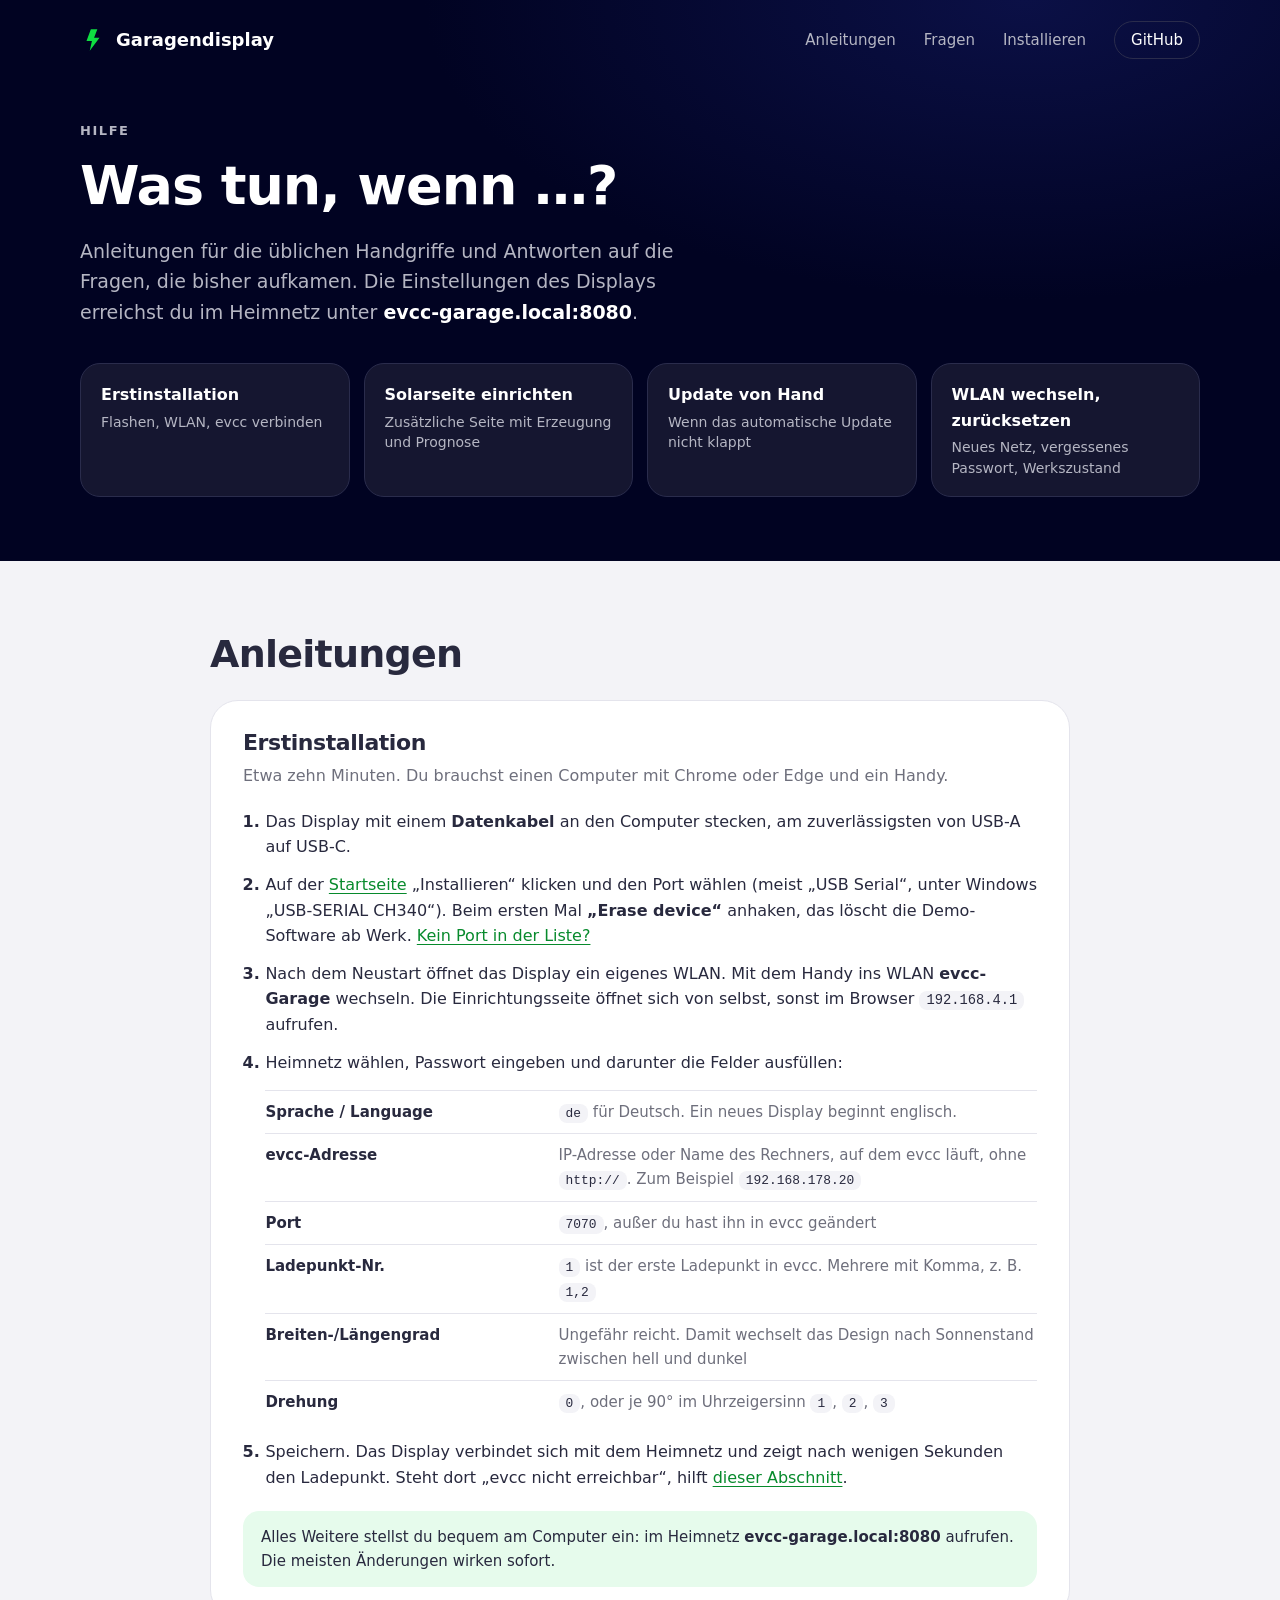
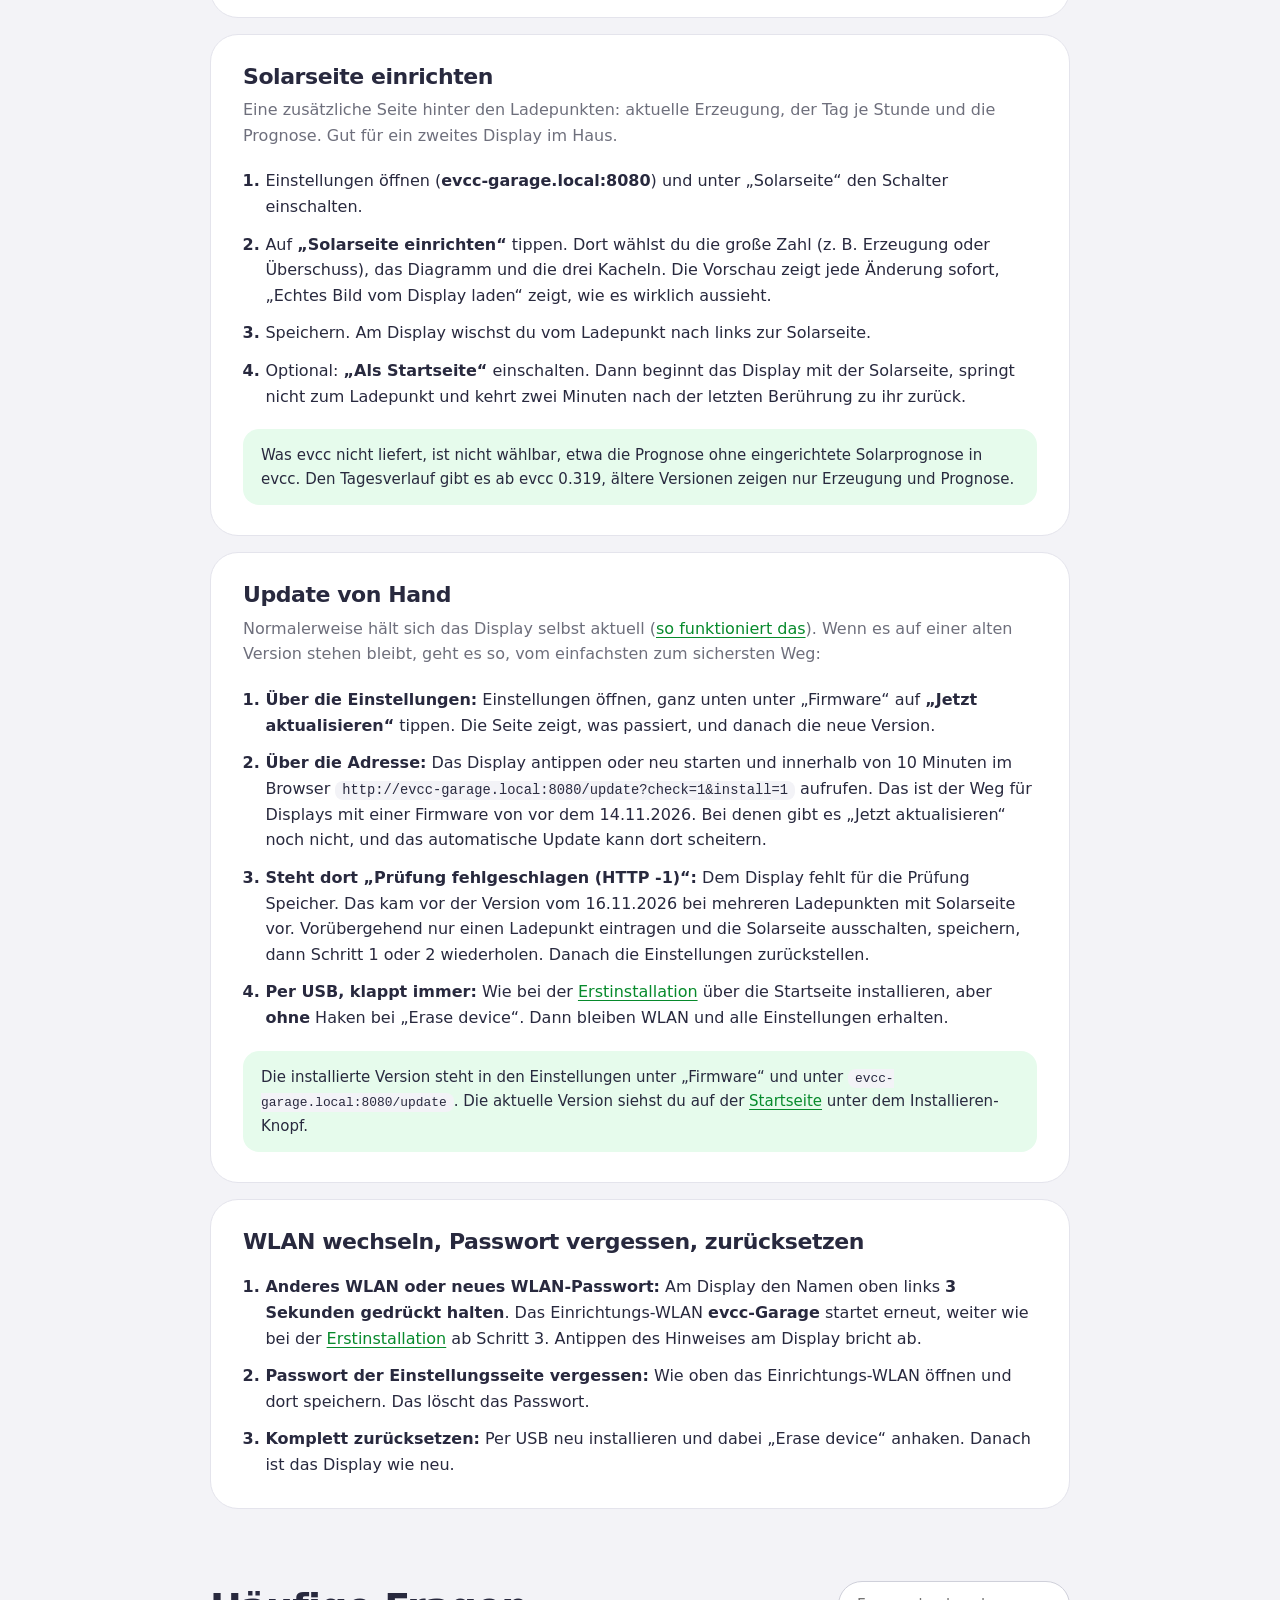
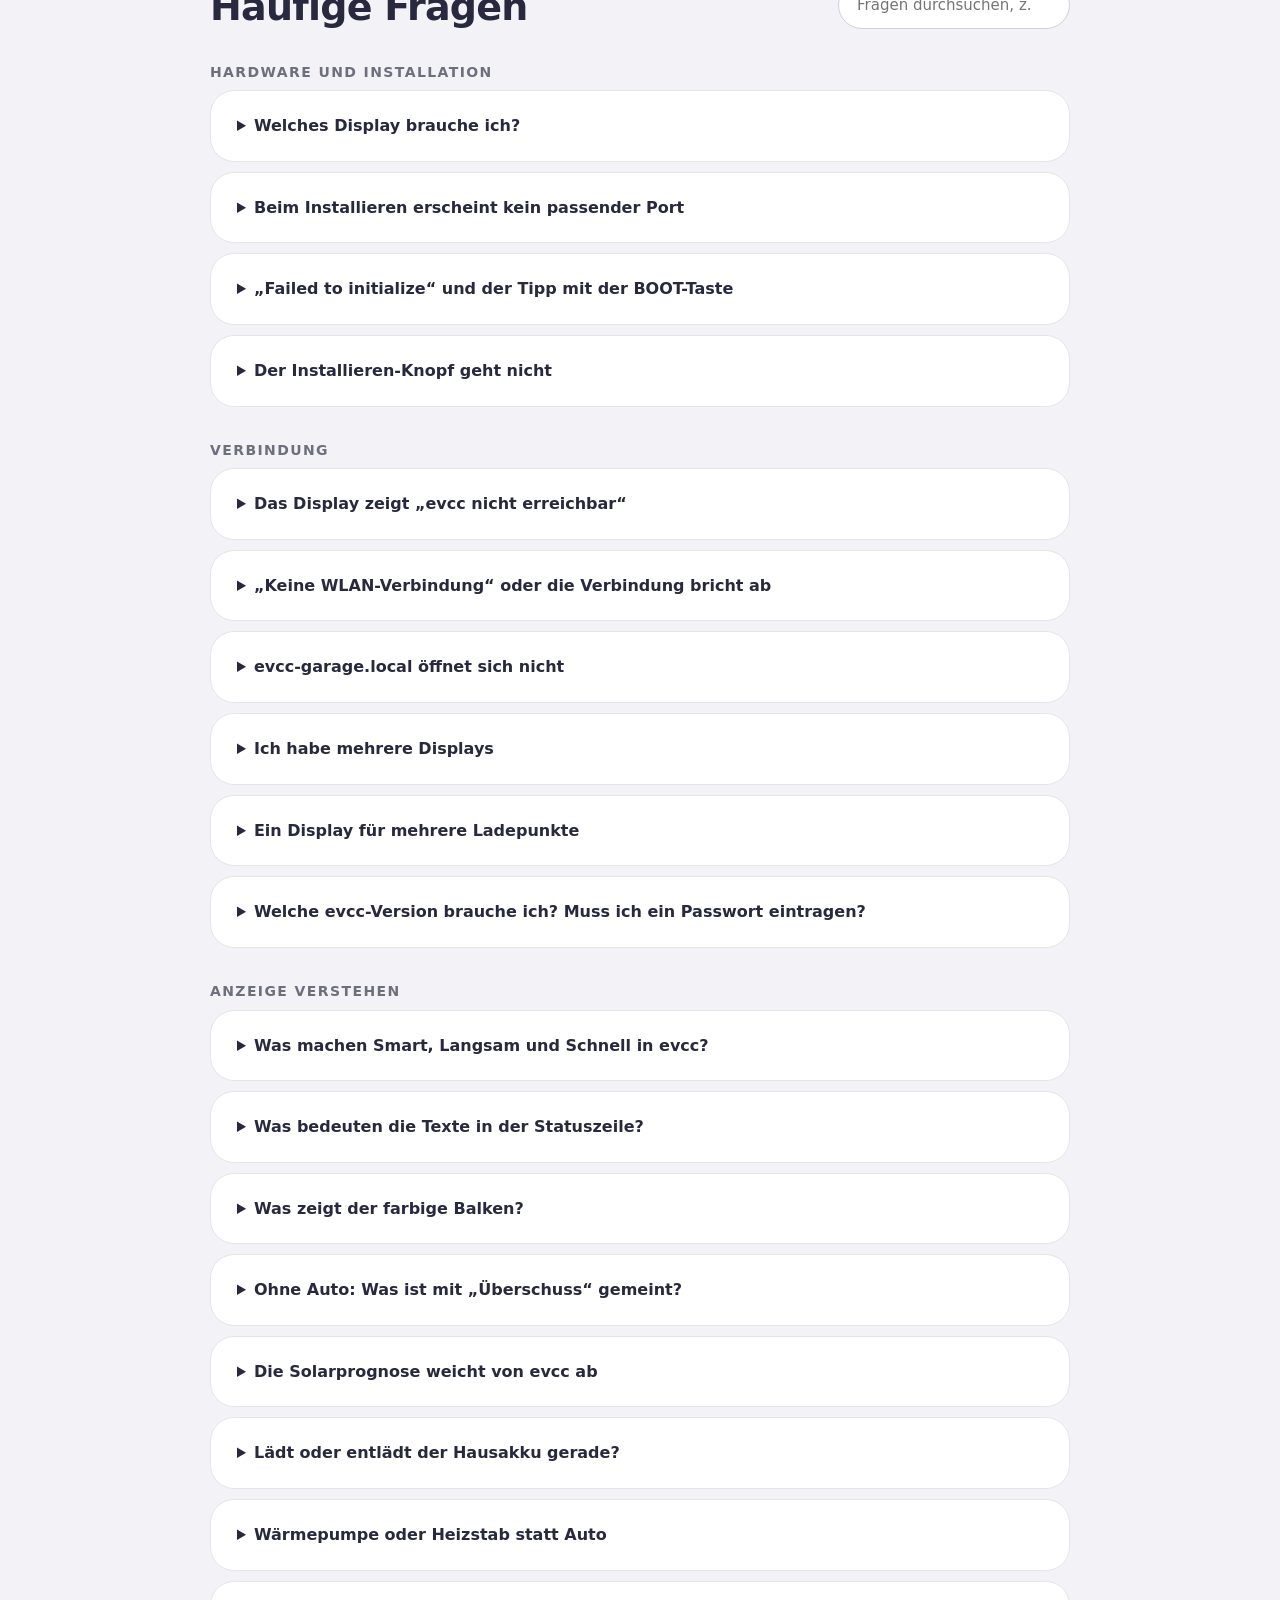
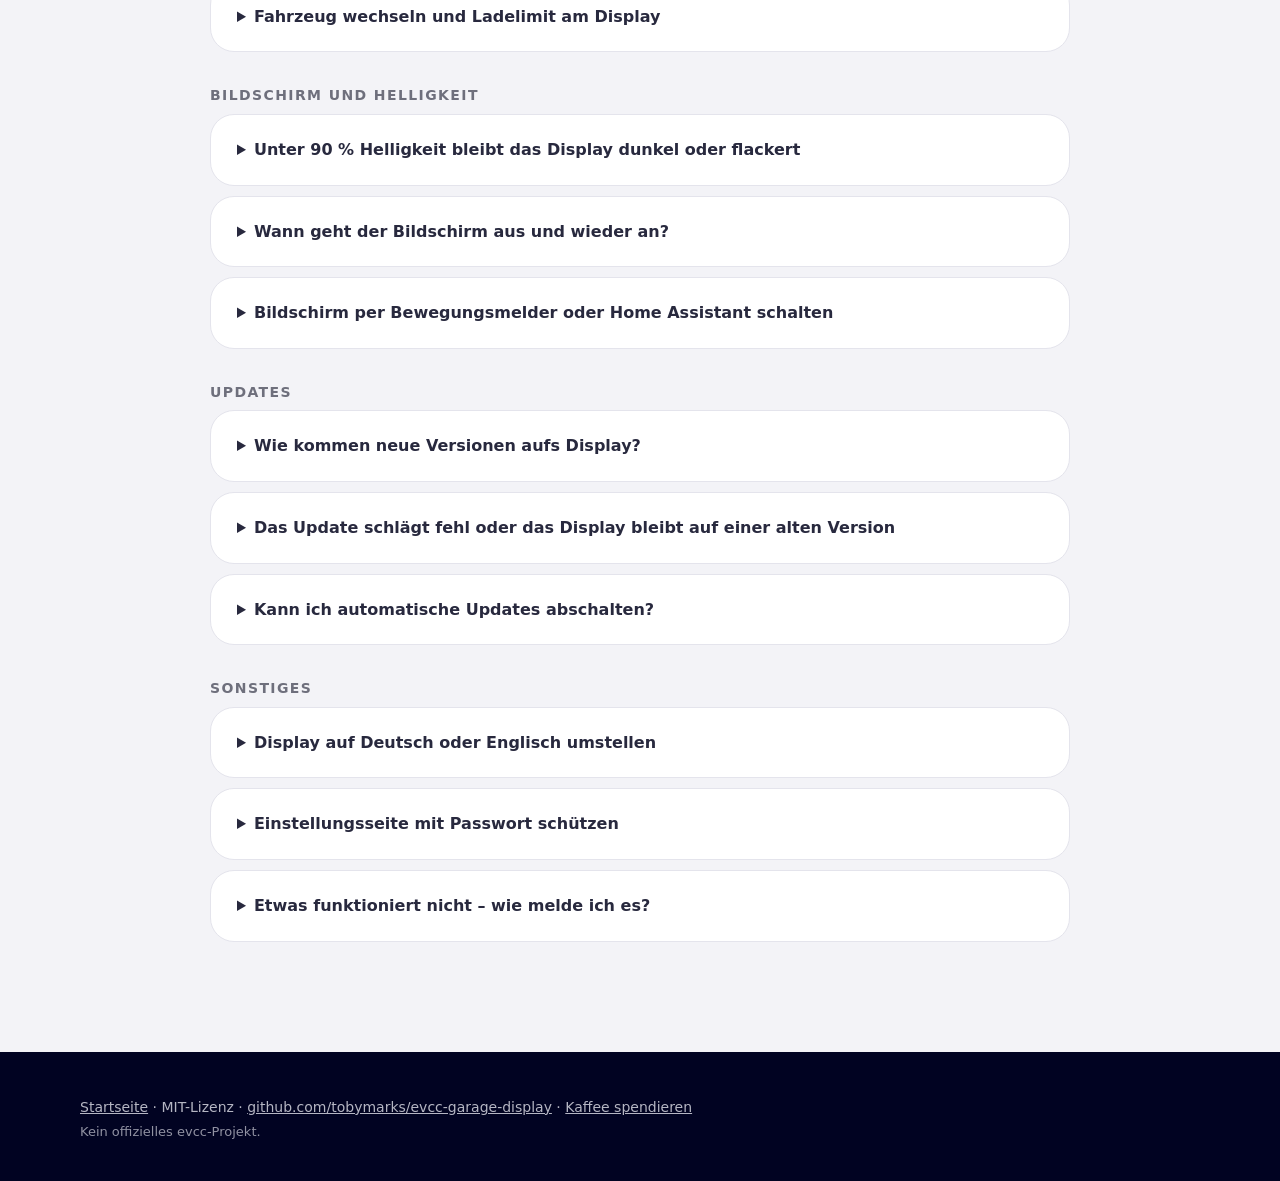
==== site/hilfe.html @ 7f5a1e4b "Hilfeseite mit Anleitungen und häufigen Fragen Neue Unterseite site/hilfe.html: vier Anleitungen (Er" ====
<!doctype html>
<html lang="de">
  <head>
    <meta charset="utf-8" />
    <meta name="viewport" content="width=device-width, initial-scale=1" />
    <title>Hilfe – evcc-Garagendisplay</title>
    <meta
      name="description"
      content="Anleitungen und Antworten zum evcc-Garagendisplay: Installation, WLAN, Solarseite, Updates, Helligkeit und was die Anzeige bedeutet."
    />
    <meta name="theme-color" content="#010322" />
    <link rel="icon" href="img/favicon.svg" type="image/svg+xml" />
    <link rel="stylesheet" href="styles.css" />
  </head>
  <body class="help">
    <header class="help-head">
      <nav class="nav wrap">
        <a class="brand" href="./">
          <svg viewBox="0 0 48 48" aria-hidden="true"><path d="M20 4h12l-6 16h10L18 44l4-18H12z" /></svg>
          Garagendisplay
        </a>
        <div class="nav-links">
          <a href="#anleitungen">Anleitungen</a>
          <a href="#fragen">Fragen</a>
          <a href="./#installieren">Installieren</a>
          <a class="gh" href="https://github.com/tobymarks/evcc-garage-display">GitHub</a>
        </div>
      </nav>
      <div class="wrap help-intro">
        <p class="eyebrow">Hilfe</p>
        <h1>Was tun, wenn …?</h1>
        <p class="lead">
          Anleitungen für die üblichen Handgriffe und Antworten auf die Fragen, die bisher aufkamen. Die Einstellungen
          des Displays erreichst du im Heimnetz unter <b>evcc-garage.local:8080</b>.
        </p>
        <nav class="guide-cards" aria-label="Anleitungen">
          <a href="#einrichten"><b>Erstinstallation</b><span>Flashen, WLAN, evcc verbinden</span></a>
          <a href="#solarseite"><b>Solarseite einrichten</b><span>Zusätzliche Seite mit Erzeugung und Prognose</span></a>
          <a href="#update-von-hand"><b>Update von Hand</b><span>Wenn das automatische Update nicht klappt</span></a>
          <a href="#wlan-wechseln"><b>WLAN wechseln, zurücksetzen</b><span>Neues Netz, vergessenes Passwort, Werkszustand</span></a>
        </nav>
      </div>
    </header>

    <main class="wrap help-main">
      <!-- ---------- Anleitungen ---------- -->
      <section id="anleitungen" class="help-section">
        <h2>Anleitungen</h2>

        <article class="guide" id="einrichten">
          <h3>Erstinstallation</h3>
          <p class="guide-sub">Etwa zehn Minuten. Du brauchst einen Computer mit Chrome oder Edge und ein Handy.</p>
          <ol>
            <li>
              Das Display mit einem <b>Datenkabel</b> an den Computer stecken, am zuverlässigsten von USB-A auf USB-C.
            </li>
            <li>
              Auf der <a href="./#installieren">Startseite</a> „Installieren“ klicken und den Port wählen (meist „USB
              Serial“, unter Windows „USB-SERIAL CH340“). Beim ersten Mal <b>„Erase device“</b> anhaken, das löscht die
              Demo-Software ab Werk. <a href="#kein-port">Kein Port in der Liste?</a>
            </li>
            <li>
              Nach dem Neustart öffnet das Display ein eigenes WLAN. Mit dem Handy ins WLAN <b>evcc-Garage</b> wechseln.
              Die Einrichtungsseite öffnet sich von selbst, sonst im Browser <code>192.168.4.1</code> aufrufen.
            </li>
            <li>
              Heimnetz wählen, Passwort eingeben und darunter die Felder ausfüllen:
              <table>
                <tr><th>Sprache / Language</th><td><code>de</code> für Deutsch. Ein neues Display beginnt englisch.</td></tr>
                <tr><th>evcc-Adresse</th><td>IP-Adresse oder Name des Rechners, auf dem evcc läuft, ohne <code>http://</code>. Zum Beispiel <code>192.168.178.20</code></td></tr>
                <tr><th>Port</th><td><code>7070</code>, außer du hast ihn in evcc geändert</td></tr>
                <tr><th>Ladepunkt-Nr.</th><td><code>1</code> ist der erste Ladepunkt in evcc. Mehrere mit Komma, z. B. <code>1,2</code></td></tr>
                <tr><th>Breiten-/Längengrad</th><td>Ungefähr reicht. Damit wechselt das Design nach Sonnenstand zwischen hell und dunkel</td></tr>
                <tr><th>Drehung</th><td><code>0</code>, oder je 90° im Uhrzeigersinn <code>1</code>, <code>2</code>, <code>3</code></td></tr>
              </table>
            </li>
            <li>
              Speichern. Das Display verbindet sich mit dem Heimnetz und zeigt nach wenigen Sekunden den Ladepunkt. Steht
              dort „evcc nicht erreichbar“, hilft <a href="#evcc-nicht-erreichbar">dieser Abschnitt</a>.
            </li>
          </ol>
          <p class="guide-note">
            Alles Weitere stellst du bequem am Computer ein: im Heimnetz <b>evcc-garage.local:8080</b> aufrufen.
            Die meisten Änderungen wirken sofort.
          </p>
        </article>

        <article class="guide" id="solarseite">
          <h3>Solarseite einrichten</h3>
          <p class="guide-sub">
            Eine zusätzliche Seite hinter den Ladepunkten: aktuelle Erzeugung, der Tag je Stunde und die Prognose. Gut
            für ein zweites Display im Haus.
          </p>
          <ol>
            <li>Einstellungen öffnen (<b>evcc-garage.local:8080</b>) und unter „Solarseite“ den Schalter einschalten.</li>
            <li>
              Auf <b>„Solarseite einrichten“</b> tippen. Dort wählst du die große Zahl (z. B. Erzeugung oder Überschuss),
              das Diagramm und die drei Kacheln. Die Vorschau zeigt jede Änderung sofort, „Echtes Bild vom Display laden“
              zeigt, wie es wirklich aussieht.
            </li>
            <li>Speichern. Am Display wischst du vom Ladepunkt nach links zur Solarseite.</li>
            <li>
              Optional: <b>„Als Startseite“</b> einschalten. Dann beginnt das Display mit der Solarseite, springt nicht
              zum Ladepunkt und kehrt zwei Minuten nach der letzten Berührung zu ihr zurück.
            </li>
          </ol>
          <p class="guide-note">
            Was evcc nicht liefert, ist nicht wählbar, etwa die Prognose ohne eingerichtete Solarprognose in evcc. Den
            Tagesverlauf gibt es ab evcc 0.319, ältere Versionen zeigen nur Erzeugung und Prognose.
          </p>
        </article>

        <article class="guide" id="update-von-hand">
          <h3>Update von Hand</h3>
          <p class="guide-sub">
            Normalerweise hält sich das Display selbst aktuell (<a href="#wie-updates">so funktioniert das</a>). Wenn es
            auf einer alten Version stehen bleibt, geht es so, vom einfachsten zum sichersten Weg:
          </p>
          <ol>
            <li>
              <b>Über die Einstellungen:</b> Einstellungen öffnen, ganz unten unter „Firmware“ auf
              <b>„Jetzt aktualisieren“</b> tippen. Die Seite zeigt, was passiert, und danach die neue Version.
            </li>
            <li>
              <b>Über die Adresse:</b> Das Display antippen oder neu starten und innerhalb von 10 Minuten im Browser
              <code>http://evcc-garage.local:8080/update?check=1&amp;install=1</code> aufrufen. Das ist der Weg für
              Displays mit einer Firmware von vor dem 14.11.2026. Bei denen gibt es „Jetzt aktualisieren“ noch nicht,
              und das automatische Update kann dort scheitern.
            </li>
            <li>
              <b>Steht dort „Prüfung fehlgeschlagen (HTTP -1)“:</b> Dem Display fehlt für die Prüfung Speicher. Das kam
              vor der Version vom 16.11.2026 bei mehreren Ladepunkten mit Solarseite vor. Vorübergehend nur einen
              Ladepunkt eintragen und die Solarseite ausschalten, speichern, dann Schritt 1 oder 2 wiederholen. Danach
              die Einstellungen zurückstellen.
            </li>
            <li>
              <b>Per USB, klappt immer:</b> Wie bei der <a href="#einrichten">Erstinstallation</a> über die Startseite
              installieren, aber <b>ohne</b> Haken bei „Erase device“. Dann bleiben WLAN und alle Einstellungen
              erhalten.
            </li>
          </ol>
          <p class="guide-note">
            Die installierte Version steht in den Einstellungen unter „Firmware“ und unter
            <code>evcc-garage.local:8080/update</code>. Die aktuelle Version siehst du auf der
            <a href="./#installieren">Startseite</a> unter dem Installieren-Knopf.
          </p>
        </article>

        <article class="guide" id="wlan-wechseln">
          <h3>WLAN wechseln, Passwort vergessen, zurücksetzen</h3>
          <ol>
            <li>
              <b>Anderes WLAN oder neues WLAN-Passwort:</b> Am Display den Namen oben links <b>3 Sekunden gedrückt
              halten</b>. Das Einrichtungs-WLAN <b>evcc-Garage</b> startet erneut, weiter wie bei der
              <a href="#einrichten">Erstinstallation</a> ab Schritt 3. Antippen des Hinweises am Display bricht ab.
            </li>
            <li>
              <b>Passwort der Einstellungsseite vergessen:</b> Wie oben das Einrichtungs-WLAN öffnen und dort speichern.
              Das löscht das Passwort.
            </li>
            <li>
              <b>Komplett zurücksetzen:</b> Per USB neu installieren und dabei „Erase device“ anhaken. Danach ist das
              Display wie neu.
            </li>
          </ol>
        </article>
      </section>

      <!-- ---------- Fragen ---------- -->
      <section id="fragen" class="help-section">
        <div class="faq-head">
          <h2>Häufige Fragen</h2>
          <label class="faq-search">
            <span class="sr">Fragen durchsuchen</span>
            <input type="search" id="faq-filter" placeholder="Fragen durchsuchen, z. B. Helligkeit" autocomplete="off" />
          </label>
        </div>
        <p class="faq-empty" id="faq-empty" hidden>
          Dazu steht hier noch nichts. Frag gern in einem
          <a href="https://github.com/tobymarks/evcc-garage-display/issues">Issue auf GitHub</a>.
        </p>

        <div class="faq-group">
          <h3>Hardware und Installation</h3>
          <details class="more" id="welches-display">
            <summary>Welches Display brauche ich?</summary>
            <p>
              Das Guition <b>ESP32-4848S040C</b>: 4″-Touch-Display mit 480 × 480 Pixeln und ESP32-S3, 86,5 × 86,5 mm.
              Es passt auf eine Unterputzdose und bekommt Strom über USB-C von einem üblichen USB-Netzteil.
              <a href="https://de.aliexpress.com/item/1005012911942193.html" rel="noopener">Dieses hier habe ich bei
              AliExpress bestellt.</a> Andere Boards werden nicht unterstützt.
            </p>
          </details>
          <details class="more" id="kein-port">
            <summary>Beim Installieren erscheint kein passender Port</summary>
            <p>
              Ein anderes Kabel probieren. Reine Ladekabel übertragen keine Daten, und USB-C auf USB-C klappt nicht an
              jedem Rechner. Unter Windows heißt der Port „USB-SERIAL CH340 (COM…)“. Fehlt er, ist der CH340-Treiber
              nicht installiert.
            </p>
          </details>
          <details class="more" id="failed-initialize">
            <summary>„Failed to initialize“ und der Tipp mit der BOOT-Taste</summary>
            <p>
              Eine Taste braucht dieses Display nicht, es wechselt von selbst in den Installationsmodus. Meist ist der
              falsche Port gewählt, oder ein anderes Programm belegt ihn, etwa ein serieller Monitor. Kabel kurz
              abziehen und noch einmal versuchen.
            </p>
          </details>
          <details class="more" id="browser">
            <summary>Der Installieren-Knopf geht nicht</summary>
            <p>
              Der Installer braucht Zugriff auf USB, den haben nur <b>Chrome und Edge am Computer</b>. Safari, Firefox
              und Browser auf Handy oder Tablet können das nicht.
            </p>
          </details>
        </div>

        <div class="faq-group">
          <h3>Verbindung</h3>
          <details class="more" id="evcc-nicht-erreichbar">
            <summary>Das Display zeigt „evcc nicht erreichbar“</summary>
            <p>
              Das Display ist im WLAN, bekommt aber keine Antwort von evcc. Prüfe in den Einstellungen unter
              „Verbindung“:
            </p>
            <ul>
              <li>
                <b>evcc-Adresse</b> ist die IP-Adresse oder der Name des Rechners, auf dem evcc läuft, ohne
                <code>http://</code> und ohne Port.
              </li>
              <li><b>Port</b> ist der von evcc, ab Werk <code>7070</code>.</li>
              <li>
                Display und evcc müssen sich im Netz sehen können. Ein Gäste-WLAN oder ein getrenntes Netz für
                Smart-Home-Geräte blockiert das oft.
              </li>
            </ul>
            <p>
              Ob es klappt, steht nach dem Speichern oben auf der Einstellungsseite. Zum Gegentest im Browser
              <code>http://&lt;evcc-Adresse&gt;:7070</code> aufrufen. Zeigt der Browser evcc, sind Adresse und Port
              richtig.
            </p>
          </details>
          <details class="more" id="keine-wlan-verbindung">
            <summary>„Keine WLAN-Verbindung“ oder die Verbindung bricht ab</summary>
            <p>
              Das Display verbindet sich alle 30 Sekunden neu, solange das WLAN weg ist. Nach einem Stromausfall wartet
              es auf den Router und startet nach 5 Minuten ohne WLAN selbst neu. Bricht die Verbindung trotzdem immer
              wieder ab, stehen in der <a href="#fehler-melden">Diagnose</a> Signalstärke, Zahl der Trennungen und der
              letzte Grund vom Router. Werte unter etwa −75 dBm deuten auf schwachen Empfang am Montageort hin.
            </p>
          </details>
          <details class="more" id="adresse-display">
            <summary>evcc-garage.local öffnet sich nicht</summary>
            <p>
              Nicht jedes Gerät und nicht jeder Router lösen <code>.local</code>-Namen auf. Dann die IP-Adresse des
              Displays nehmen: Sie steht in der Geräteliste des Routers unter dem Namen <b>evcc-garage</b>. Im Browser
              <code>http://&lt;IP des Displays&gt;:8080</code> aufrufen. Wichtig ist der Port <code>8080</code>.
            </p>
          </details>
          <details class="more" id="mehrere-displays">
            <summary>Ich habe mehrere Displays</summary>
            <p>
              Alle Displays heißen im Netz <b>evcc-garage</b>. Rufe ihre Einstellungen deshalb über die IP-Adresse aus
              dem Router auf, am besten mit fester IP-Zuweisung im Router. Ein einstellbarer Name ist geplant
              (<a href="https://github.com/tobymarks/evcc-garage-display/issues/47">#47</a>).
            </p>
          </details>
          <details class="more" id="mehrere-ladepunkte">
            <summary>Ein Display für mehrere Ladepunkte</summary>
            <p>
              In den Einstellungen unter „Ladepunkte“ die Nummern mit Komma eintragen, z. B. <code>1,2,3</code>,
              höchstens sechs. Am Display wischst du zwischen ihnen, Punkte unten zeigen, welcher zu sehen ist. Wird an
              einem anderen Ladepunkt ein Auto angesteckt oder beginnt dort das Laden, springt das Display hin, außer
              jemand hat es in der letzten Minute bedient.
            </p>
          </details>
          <details class="more" id="evcc-version">
            <summary>Welche evcc-Version brauche ich? Muss ich ein Passwort eintragen?</summary>
            <p>
              evcc ab Version <b>0.316</b>. Den Tagesverlauf auf der Solarseite gibt es ab 0.319. Ein evcc-Passwort
              braucht das Display nicht: Status und Lademodus nutzt auch die evcc-Oberfläche ohne Anmeldung. Das
              Passwort von evcc schützt die Konfiguration.
            </p>
          </details>
        </div>

        <div class="faq-group">
          <h3>Anzeige verstehen</h3>
          <details class="more" id="modi">
            <summary>Was machen Smart, Langsam und Schnell in evcc?</summary>
            <table>
              <tr><th>Smart</th><td>evcc-Modus <code>smart</code>, „Immer laden“ aus: lädt nur mit Sonnenüberschuss, günstigem Tarif oder nach Ladeplan</td></tr>
              <tr><th>Langsam</th><td><code>smart</code>, „Immer laden“ an: lädt sofort mit Mindestleistung, bei Sonne mehr</td></tr>
              <tr><th>Schnell</th><td><code>now</code>: volle Leistung, egal woher der Strom kommt</td></tr>
            </table>
            <p>
              „Aus“ gibt es am Display bewusst nicht: Wer einsteckt, will laden. Steht der Ladepunkt in evcc auf Aus,
              zeigt das Display „Ladepunkt ist aus – Modus wählen“. Ein neuer Modus ist erst voll zu sehen, wenn evcc
              ihn bestätigt hat, bis dahin ist die Taste halb durchsichtig.
            </p>
          </details>
          <details class="more" id="statustexte">
            <summary>Was bedeuten die Texte in der Statuszeile?</summary>
            <table>
              <tr><th>Wartet auf Sonnenüberschuss</th><td>Smart: Die Sonne reicht noch nicht für die Mindestleistung des Autos</td></tr>
              <tr><th>Genug Sonne – Start in 0:45</th><td>Der Überschuss reicht. evcc wartet zur Sicherheit eine Weile, ob er anhält, dann geht es los</td></tr>
              <tr><th>Wartet auf günstigen Zeitpunkt</th><td>evcc lädt nach Tarif oder Ladeplan später</td></tr>
              <tr><th>Ladelimit erreicht</th><td>Das in evcc eingestellte Limit ist erreicht</td></tr>
              <tr><th>Limit im Fahrzeug erreicht</th><td>Das Auto stoppt an seinem eigenen Limit, sofern evcc es auslesen kann</td></tr>
              <tr><th>Verbunden · lädt gerade nicht</th><td>Eingesteckt, aber es fließt gerade kein Strom, ohne dass evcc einen der Gründe oben nennt. Oft pausiert das Auto selbst</td></tr>
              <tr><th>evcc nicht erreichbar · Stand 14:05</th><td>Die Werte sind von 14:05 und nicht mehr aktuell, siehe <a href="#evcc-nicht-erreichbar">oben</a></td></tr>
            </table>
          </details>
          <details class="more" id="balken">
            <summary>Was zeigt der farbige Balken?</summary>
            <p>
              Den Energiefluss wie in evcc, die Werte stehen im Balken: <b>grau</b> Netzbezug, <b>grün</b> Sonne,
              <b>dunkelgrün</b> Hausakku entlädt, <b>gelb</b> Einspeisung. Beim Laden steht der Sonnenanteil der
              Ladung in der Statuszeile. Liefert evcc keine Netzleistung, zeigt der Balken nur Sonnen- und Netzanteil
              der Ladeleistung.
            </p>
          </details>
          <details class="more" id="ueberschuss">
            <summary>Ohne Auto: Was ist mit „Überschuss“ gemeint?</summary>
            <p>
              Was gerade ins Netz geht, und dazu, was in den Hausakku fließt, sobald er seinen Vorrang in evcc erreicht
              hat. Das ist der Strom, den ein Auto jetzt bekommen könnte. „Überschuss reicht für Smart“ heißt: Würdest
              du jetzt einstecken, würde im Modus Smart geladen.
            </p>
          </details>
          <details class="more" id="prognose">
            <summary>Die Solarprognose weicht von evcc ab</summary>
            <p>
              „REST HEUTE“ ist, was heute laut Prognose noch kommt, „MORGEN“ der ganze nächste Tag. Ist in evcc „PV-Vorhersage
              anhand der realen Erzeugungsdaten anpassen“ eingeschaltet, rechnet das Display mit demselben Faktor wie
              evcc. Das gilt seit der Version vom 14.11.2026. Abends, wenn heute nichts mehr kommt, stehen nur noch
              „HEUTE“ und „MORGEN“. Weichen die Werte trotzdem ab, schick gern die <a href="#fehler-melden">Diagnose</a>.
            </p>
          </details>
          <details class="more" id="hausakku">
            <summary>Lädt oder entlädt der Hausakku gerade?</summary>
            <p>
              In der Kopfzeile steht sein Ladestand. Die Kachel für die Akku-Leistung nennt die Richtung: „IN AKKU“
              beim Laden, „AUS AKKU“ beim Entladen. Im Balken ist Entladen dunkelgrün.
            </p>
          </details>
          <details class="more" id="waermepumpe">
            <summary>Wärmepumpe oder Heizstab statt Auto</summary>
            <p>
              Ist der Ladepunkt in evcc ein Heizgerät, zeigt das Display die Temperatur statt des Ladestands, etwa
              „43,3 °C“, und „Zieltemperatur erreicht“ statt „Ladelimit erreicht“.
            </p>
          </details>
          <details class="more" id="fahrzeug-limit">
            <summary>Fahrzeug wechseln und Ladelimit am Display</summary>
            <p>
              Antippen der Fahrzeugzeile wechselt durch die Fahrzeuge aus evcc und „Gastfahrzeug“. Das Ladelimit
              lässt sich unter „Ladepunktseite“ zuschalten. Dann steht es neben dem Fahrzeug, und Antippen öffnet die
              Auswahl. Ohne bekannten Ladestand begrenzt es wie in evcc die Energie in kWh. evcc setzt das Limit beim
              Abstecken zurück.
            </p>
          </details>
        </div>

        <div class="faq-group">
          <h3>Bildschirm und Helligkeit</h3>
          <details class="more" id="helligkeit-dunkel">
            <summary>Unter 90 % Helligkeit bleibt das Display dunkel oder flackert</summary>
            <p>
              Manche Boards dimmen nur, wenn die Hintergrundbeleuchtung langsamer getaktet wird. Schalte in den
              Einstellungen unter „Bildschirm“ <b>„Dimmen mit langsamer Taktung“</b> ein. Das Display startet dabei
              neu. Bei 100 % Helligkeit spielt der Schalter keine Rolle.
            </p>
          </details>
          <details class="more" id="bildschirm-aus">
            <summary>Wann geht der Bildschirm aus und wieder an?</summary>
            <p>
              Wird nicht geladen und nichts bedient, geht er nach 2 Minuten aus. Die Zeit lässt sich unter „Bildschirm“
              einstellen, mit <code>0</code> bleibt er immer an. Antippen weckt ihn, ohne eine Taste auszulösen. Beim
              Einstecken und beim Start oder Ende des Ladens geht er von selbst an. Eine Nachtdimmung gibt es bewusst
              nicht: Wer vor dem Display steht, hat in der Garage Licht an.
            </p>
          </details>
          <details class="more" id="bewegungsmelder">
            <summary>Bildschirm per Bewegungsmelder oder Home Assistant schalten</summary>
            <p>
              <code>http://evcc-garage.local:8080/wake</code> wirkt wie eine Berührung, <code>/sleep</code> schaltet
              den Bildschirm sofort aus, bis zur nächsten Berührung oder bis sich am Ladepunkt etwas tut. Ist ein
              Passwort gesetzt, gilt es auch hier (Benutzer <code>admin</code>). Für Home Assistant:
            </p>
            <pre><code>rest_command:
  garagendisplay_an:
    url: "http://evcc-garage.local:8080/wake"
  garagendisplay_aus:
    url: "http://evcc-garage.local:8080/sleep"</code></pre>
          </details>
        </div>

        <div class="faq-group">
          <h3>Updates</h3>
          <details class="more" id="wie-updates">
            <summary>Wie kommen neue Versionen aufs Display?</summary>
            <p>
              Von selbst: Alle 6 Stunden fragt das Display nach einer neuen Version. Installiert wird sie erst, wenn
              nicht geladen wird und 10 Minuten niemand das Display bedient hat. Startet die neue Version nicht sauber,
              kehrt das Display zur alten zurück. Deine Einstellungen bleiben erhalten, neue Funktionen kommen als
              Schalter, die ab Werk aus sind.
            </p>
          </details>
          <details class="more" id="update-fehlgeschlagen">
            <summary>Das Update schlägt fehl oder das Display bleibt auf einer alten Version</summary>
            <p>
              Ältere Versionen hatten Fehler im Update selbst. Solche Displays holen die Korrektur nicht zuverlässig
              von allein. Die Wege dafür stehen unter <a href="#update-von-hand">Update von Hand</a>. Was zuletzt
              passiert ist, zeigt <code>evcc-garage.local:8080/update</code>.
            </p>
          </details>
          <details class="more" id="updates-aus">
            <summary>Kann ich automatische Updates abschalten?</summary>
            <p>
              Ja, in den Einstellungen unter „System“. Mit „Jetzt aktualisieren“ holst du dir dann neue Versionen,
              wann du willst.
            </p>
          </details>
        </div>

        <div class="faq-group">
          <h3>Sonstiges</h3>
          <details class="more" id="sprache">
            <summary>Display auf Deutsch oder Englisch umstellen</summary>
            <p>
              In den Einstellungen unter „System“ → „Sprache / Language“ oder im Einrichtungs-WLAN. Das Display
              startet danach neu. Neu installierte Displays beginnen englisch, bestehende bleiben deutsch. Diagnose und
              diese Hilfe gibt es nur auf Deutsch.
            </p>
          </details>
          <details class="more" id="passwort">
            <summary>Einstellungsseite mit Passwort schützen</summary>
            <p>
              Unter „System“ lässt sich ein Passwort setzen. Danach fragen alle Seiten des Displays nach der Anmeldung
              als <code>admin</code>. Das Passwort wird unverschlüsselt im Heimnetz übertragen, nimm also keins, das du
              anderswo verwendest. <a href="#wlan-wechseln">Vergessen?</a>
            </p>
          </details>
          <details class="more" id="fehler-melden">
            <summary>Etwas funktioniert nicht – wie melde ich es?</summary>
            <p>
              Ganz unten auf der Einstellungsseite auf <b>„Diagnose herunterladen“</b> tippen und die Datei an ein
              <a href="https://github.com/tobymarks/evcc-garage-display/issues">Issue auf GitHub</a> hängen. Sie
              enthält keine Passwörter, WLAN-Namen, Netzwerkadressen, keinen Standort und keine Namen von Ladepunkten
              oder Fahrzeugen. Ein Foto vom Display hilft oft zusätzlich.
            </p>
          </details>
        </div>
      </section>
    </main>

    <footer class="footer">
      <div class="wrap">
        <p>
          <a href="./">Startseite</a> · MIT-Lizenz ·
          <a href="https://github.com/tobymarks/evcc-garage-display">github.com/tobymarks/evcc-garage-display</a> ·
          <a href="https://buymeacoffee.com/tobymarks" target="_blank" rel="noopener">Kaffee spendieren</a>
        </p>
        <p class="small">Kein offizielles evcc-Projekt.</p>
      </div>
    </footer>

    <script src="hilfe.js"></script>
  </body>
</html>
---- site/styles.css ----
/* Farben und Schrift wie die evcc-Oberfläche (siehe src/ui.cpp) */
@font-face {
  font-family: "Montserrat";
  src: url("fonts/Montserrat-Medium.ttf") format("truetype");
  font-weight: 500;
  font-display: swap;
}
@font-face {
  font-family: "Montserrat";
  src: url("fonts/Montserrat-SemiBold.ttf") format("truetype");
  font-weight: 600;
  font-display: swap;
}
@font-face {
  font-family: "Montserrat";
  src: url("fonts/Montserrat-Bold.ttf") format("truetype");
  font-weight: 700;
  font-display: swap;
}

:root {
  --navy: #010322;
  --navy-box: #151630;
  --navy-line: #2a2c4c;
  --ink: #28293e;
  --paper: #f3f3f7;
  --white: #ffffff;
  --muted: #6e6f7c;
  --muted-dark: #b5b6c3;
  --green: #0fde41;
  --green-text: #078a2c;
  --radius: 28px;
}

* {
  box-sizing: border-box;
}

html {
  scroll-behavior: smooth;
}

body {
  margin: 0;
  font-family: "Montserrat", system-ui, sans-serif;
  font-weight: 500;
  color: var(--ink);
  background: var(--paper);
  line-height: 1.6;
  -webkit-font-smoothing: antialiased;
}

a {
  color: inherit;
}

img {
  display: block;
  max-width: 100%;
  height: auto;
}

.wrap {
  width: min(1120px, 100% - 48px);
  margin-inline: auto;
}

h1,
h2,
h3 {
  font-weight: 700;
  line-height: 1.12;
  letter-spacing: -0.02em;
  margin: 0;
}

.eyebrow {
  margin: 0 0 14px;
  font-size: 13px;
  font-weight: 600;
  letter-spacing: 0.12em;
  text-transform: uppercase;
  color: var(--muted);
}

.eyebrow a {
  text-decoration-color: rgba(15, 222, 65, 0.6);
  text-underline-offset: 3px;
}

/* ---------- Hero ---------- */

.hero {
  position: relative;
  overflow: hidden;
  background: radial-gradient(1200px 600px at 75% 30%, #0b1046 0%, var(--navy) 60%);
  color: var(--white);
  padding-bottom: 96px;
}

.hero .eyebrow {
  color: var(--muted-dark);
}

.nav {
  display: flex;
  align-items: center;
  justify-content: space-between;
  padding: 26px 0;
}

.brand {
  display: inline-flex;
  align-items: center;
  gap: 10px;
  font-weight: 700;
  font-size: 18px;
  text-decoration: none;
}

.brand svg {
  width: 26px;
  height: 26px;
  fill: var(--green);
}

.nav-links {
  display: flex;
  gap: 28px;
  font-size: 15px;
}

.nav-links a {
  text-decoration: none;
  color: var(--muted-dark);
  transition: color 0.2s;
}

.nav-links a:hover {
  color: var(--white);
}

.nav-links .gh {
  color: var(--white);
  border: 1px solid var(--navy-line);
  border-radius: 999px;
  padding: 6px 16px;
  margin: -7px 0;
}

.hero-grid {
  display: grid;
  grid-template-columns: 1.05fr 1fr;
  gap: 64px;
  align-items: center;
  padding-top: 48px;
}

.hero h1 {
  font-size: clamp(40px, 5.4vw, 66px);
}

.hero h1 span {
  color: var(--green);
}

.lead {
  font-size: 19px;
  color: var(--muted-dark);
  max-width: 34em;
  margin: 26px 0 34px;
}

.lead strong {
  color: var(--white);
  font-weight: 600;
}

.cta {
  display: flex;
  flex-wrap: wrap;
  gap: 14px;
}

.btn {
  display: inline-flex;
  align-items: center;
  justify-content: center;
  border: 0;
  border-radius: 999px;
  padding: 15px 28px;
  font: inherit;
  font-weight: 600;
  font-size: 16px;
  text-decoration: none;
  cursor: pointer;
  transition: transform 0.15s, box-shadow 0.2s, background 0.2s;
}

.btn:active {
  transform: scale(0.97);
}

.btn.primary {
  background: var(--green);
  color: var(--navy);
  box-shadow: 0 10px 30px -10px rgba(15, 222, 65, 0.7);
}

.btn.primary:hover {
  box-shadow: 0 14px 36px -8px rgba(15, 222, 65, 0.85);
}

.btn.ghost {
  color: var(--white);
  border: 1px solid var(--navy-line);
}

.btn.ghost:hover {
  background: var(--navy-box);
}

.btn.big {
  width: 100%;
  padding: 18px 28px;
  font-size: 18px;
}

.facts {
  display: flex;
  flex-wrap: wrap;
  gap: 10px 28px;
  list-style: none;
  padding: 0;
  margin: 42px 0 0;
  color: var(--muted-dark);
  font-size: 15px;
}

.facts b {
  color: var(--white);
  font-weight: 700;
}

/* Gerät: weißer Rahmen wie das ESP32-4848S040C */
.device-stage {
  position: relative;
  margin: 0;
  display: grid;
  justify-items: center;
}

.glow {
  position: absolute;
  inset: 8% 6% 14%;
  background: radial-gradient(circle, rgba(15, 222, 65, 0.28), transparent 65%);
  filter: blur(40px);
  animation: breathe 6s ease-in-out infinite;
}

@keyframes breathe {
  50% {
    opacity: 0.55;
    transform: scale(0.94);
  }
}

.device {
  position: relative;
  width: min(440px, 100%);
  aspect-ratio: 1;
  padding: 7.5%;
  border-radius: 9%;
  background: linear-gradient(145deg, #2b2d45, #0d0e22 60%);
  box-shadow:
    0 0 0 1px rgba(255, 255, 255, 0.08) inset,
    0 2px 0 rgba(255, 255, 255, 0.12) inset,
    0 40px 80px -20px rgba(0, 0, 0, 0.8),
    0 0 0 1px #000;
  transform: perspective(1400px) rotateY(-9deg) rotateX(4deg);
  transition: transform 0.6s cubic-bezier(0.2, 0.7, 0.2, 1);
}

.device:hover {
  transform: perspective(1400px) rotateY(0) rotateX(0);
}

.device img {
  width: 100%;
  border-radius: 2px;
  box-shadow: 0 0 0 1px rgba(0, 0, 0, 0.6);
  transition: opacity 0.35s;
}

.device img.fade {
  opacity: 0;
}

.device-stage figcaption {
  margin-top: 26px;
  font-size: 14px;
  color: var(--muted-dark);
  min-height: 1.6em;
}

/* ---------- Features ---------- */

.features {
  display: grid;
  grid-template-columns: repeat(3, 1fr);
  gap: 20px;
  margin-top: -56px;
  position: relative;
}

.features article {
  background: var(--white);
  border-radius: var(--radius);
  padding: 30px 30px 26px;
  box-shadow: 0 20px 50px -30px rgba(1, 3, 34, 0.35);
}

.ico {
  width: 48px;
  height: 48px;
  border-radius: 14px;
  background: #e6fbec;
  display: grid;
  place-items: center;
  margin-bottom: 18px;
}

.ico svg {
  width: 26px;
  height: 26px;
  fill: var(--green-text);
}

.features h3 {
  font-size: 19px;
  margin-bottom: 8px;
}

.features p {
  margin: 0;
  color: var(--muted);
  font-size: 15px;
}

/* ---------- Sections ---------- */

section {
  padding: 110px 0 0;
}

.section-head {
  max-width: 720px;
  margin-bottom: 44px;
}

.section-head.row {
  max-width: none;
  display: flex;
  align-items: flex-end;
  justify-content: space-between;
  gap: 24px;
  flex-wrap: wrap;
}

.section-head h2 {
  font-size: clamp(30px, 3.6vw, 44px);
}

.sub {
  color: var(--muted);
  font-size: 17px;
  margin: 14px 0 0;
}

/* ---------- Szene ---------- */

.scene figure {
  margin: 0;
  position: relative;
  border-radius: var(--radius);
  overflow: hidden;
  box-shadow: 0 30px 70px -40px rgba(1, 3, 34, 0.55);
}

.scene img {
  width: 100%;
}

.scene figcaption {
  position: absolute;
  left: 0;
  right: 0;
  bottom: 0;
  display: flex;
  align-items: flex-end;
  justify-content: space-between;
  gap: 16px;
  padding: 80px 32px 26px;
  background: linear-gradient(transparent, rgba(1, 3, 34, 0.78));
  color: rgba(255, 255, 255, 0.85);
  font-size: 15px;
}

.scene figcaption b {
  color: var(--white);
  font-size: 18px;
  display: block;
}

.scene .tag {
  flex-shrink: 0;
  font-size: 12px;
  font-weight: 600;
  letter-spacing: 0.08em;
  text-transform: uppercase;
  border: 1px solid rgba(255, 255, 255, 0.35);
  border-radius: 999px;
  padding: 4px 12px;
}

@media (max-width: 560px) {
  .scene figcaption {
    position: static;
    background: var(--navy);
    padding: 18px 20px;
    flex-direction: column;
    align-items: flex-start;
  }
}

/* ---------- Modi ---------- */

.mode-cards {
  display: grid;
  grid-template-columns: repeat(3, 1fr);
  gap: 20px;
}

.mode {
  background: var(--white);
  border-radius: var(--radius);
  padding: 26px;
  display: flex;
  flex-direction: column;
  border: 1px solid #e4e4ec;
}

.pill {
  display: flex;
  flex-direction: column;
  align-items: center;
  border-radius: 999px;
  padding: 12px 0 10px;
  border: 1px solid #dcdce4;
  line-height: 1.2;
  margin-bottom: 22px;
}

.pill span {
  font-size: 22px;
  font-weight: 600;
}

.pill small {
  font-size: 14px;
  color: var(--muted);
}

.mode.active .pill {
  background: var(--ink);
  border-color: var(--ink);
  color: var(--white);
}

.mode.active .pill small {
  color: rgba(255, 255, 255, 0.8);
}

.mode p {
  margin: 0 0 20px;
  color: var(--muted);
  font-size: 15px;
  flex: 1;
}

code {
  font-family: ui-monospace, "SF Mono", Menlo, monospace;
  font-size: 13px;
  background: var(--paper);
  border-radius: 8px;
  padding: 4px 9px;
  align-self: flex-start;
  color: var(--ink);
}

/* ---------- Galerie ---------- */

.gallery-section {
  margin-top: 110px;
  padding: 100px 0 110px;
  background: var(--navy);
  color: var(--white);
  transition: background 0.4s;
}

.gallery-section .eyebrow {
  color: var(--muted-dark);
}

.gallery-section.light {
  background: #e7e7ef;
  color: var(--ink);
}

.gallery-section.light .eyebrow {
  color: var(--muted);
}

.theme-switch {
  display: inline-flex;
  padding: 5px;
  border-radius: 999px;
  border: 1px solid var(--navy-line);
  background: var(--navy-box);
}

.gallery-section.light .theme-switch {
  background: var(--white);
  border-color: #dcdce4;
}

.theme-switch button {
  font: inherit;
  font-weight: 600;
  font-size: 15px;
  border: 0;
  border-radius: 999px;
  padding: 9px 22px;
  background: transparent;
  color: inherit;
  cursor: pointer;
}

.theme-switch button[aria-pressed="true"] {
  background: var(--white);
  color: var(--navy);
}

.gallery-section.light .theme-switch button[aria-pressed="true"] {
  background: var(--ink);
  color: var(--white);
}

.gallery {
  display: grid;
  grid-template-columns: repeat(3, 1fr);
  gap: 34px 26px;
}

.gallery figure {
  margin: 0;
}

.gallery img {
  border-radius: 22px;
  padding: 14px;
  background: linear-gradient(145deg, #2b2d45, #0d0e22 60%);
  box-shadow: 0 24px 50px -28px rgba(0, 0, 0, 0.9);
  aspect-ratio: 1;
  transition: transform 0.3s;
}

.gallery figure:hover img {
  transform: translateY(-4px);
}

.gallery figcaption {
  margin-top: 16px;
  font-size: 14px;
  color: var(--muted-dark);
}

.gallery-section.light .gallery figcaption {
  color: var(--muted);
}

.gallery figcaption b {
  display: block;
  font-size: 16px;
  color: var(--white);
  margin-bottom: 2px;
}

.gallery-section.light .gallery figcaption b {
  color: var(--ink);
}

/* ---------- Installieren ---------- */

.install {
  padding-bottom: 110px;
}

.install-grid {
  display: grid;
  grid-template-columns: 1.2fr 1fr;
  gap: 40px;
  align-items: start;
}

.steps {
  list-style: none;
  counter-reset: step;
  padding: 0;
  margin: 0;
  display: grid;
  gap: 16px;
}

.steps li {
  counter-increment: step;
  position: relative;
  background: var(--white);
  border-radius: 24px;
  padding: 24px 26px 22px 86px;
  border: 1px solid #e4e4ec;
}

.steps li::before {
  content: counter(step);
  position: absolute;
  left: 24px;
  top: 22px;
  width: 42px;
  height: 42px;
  border-radius: 50%;
  display: grid;
  place-items: center;
  background: var(--ink);
  color: var(--white);
  font-weight: 700;
}

.steps h3 {
  font-size: 18px;
  margin-bottom: 6px;
}

.steps p {
  margin: 0;
  color: var(--muted);
  font-size: 15px;
}

.buy {
  display: inline-block;
  margin-top: 10px;
  font-size: 14px;
  font-weight: 600;
  color: var(--green-text);
  text-decoration: none;
}

.buy:hover {
  text-decoration: underline;
  text-underline-offset: 3px;
}

.steps b {
  color: var(--ink);
}

.installer {
  background: var(--navy);
  border-radius: var(--radius);
  padding: 30px;
  color: var(--white);
  position: sticky;
  top: 24px;
}

.installer-screen {
  border-radius: 20px;
  padding: 12px;
  background: linear-gradient(145deg, #2b2d45, #0d0e22 60%);
  margin-bottom: 24px;
}

.installer-screen img {
  border-radius: 2px;
}

esp-web-install-button {
  display: block;
}

.note {
  display: block;
  font-size: 14px;
  color: var(--muted-dark);
  text-align: center;
}

.version {
  margin: 14px 0 0;
  font-size: 13px;
  text-align: center;
  color: var(--muted-dark);
}

.version code {
  background: var(--navy-box);
  color: var(--white);
}

.more {
  margin-top: 28px;
  background: var(--white);
  border-radius: 24px;
  padding: 20px 26px;
  border: 1px solid #e4e4ec;
}

.more + .more {
  margin-top: 12px;
}

.more summary {
  cursor: pointer;
  font-weight: 600;
}

.more p {
  color: var(--muted);
  margin: 12px 0 0;
}

.more b {
  color: var(--ink);
}

.coffee {
  margin-top: 28px;
  display: flex;
  align-items: center;
  justify-content: space-between;
  gap: 20px;
  flex-wrap: wrap;
  background: var(--navy);
  color: var(--muted-dark);
  border-radius: 24px;
  padding: 22px 26px;
}

.coffee p {
  margin: 0;
  max-width: 46em;
}

.coffee b {
  color: var(--white);
}

/* ---------- Footer ---------- */

.footer {
  background: var(--navy);
  color: var(--muted-dark);
  padding: 40px 0;
  font-size: 14px;
}

.footer p {
  margin: 4px 0;
}

.footer .small {
  font-size: 13px;
  opacity: 0.8;
}

/* ---------- Responsive ---------- */

@media (max-width: 900px) {
  .hero-grid,
  .install-grid {
    grid-template-columns: 1fr;
  }

  .hero-grid {
    gap: 56px;
    padding-top: 24px;
  }

  .device {
    transform: none;
  }

  .features,
  .mode-cards {
    grid-template-columns: 1fr;
  }

  .gallery {
    grid-template-columns: repeat(2, 1fr);
  }

  .installer {
    position: static;
  }

  .nav-links a:not(.gh, .keep) {
    display: none;
  }
}

@media (max-width: 560px) {
  .gallery {
    grid-template-columns: 1fr;
  }

  .steps li {
    padding-left: 26px;
    padding-top: 78px;
  }
}

@media (prefers-reduced-motion: reduce) {
  *,
  *::before,
  *::after {
    animation: none !important;
    transition: none !important;
  }

  html {
    scroll-behavior: auto;
  }
}

/* ---------- Hilfe (hilfe.html) ---------- */

.sr {
  position: absolute;
  width: 1px;
  height: 1px;
  overflow: hidden;
  clip: rect(0 0 0 0);
  white-space: nowrap;
}

.help-head {
  background: radial-gradient(1000px 500px at 80% 0%, #0b1046 0%, var(--navy) 60%);
  color: var(--white);
  padding-bottom: 64px;
}

.help-head .eyebrow {
  color: var(--muted-dark);
}

.help-intro {
  padding-top: 40px;
}

.help-intro h1 {
  font-size: clamp(36px, 4.6vw, 54px);
}

.help-intro .lead {
  margin: 20px 0 36px;
}

.help-intro .lead b {
  color: var(--white);
  font-weight: 600;
}

.guide-cards {
  display: grid;
  grid-template-columns: repeat(4, 1fr);
  gap: 14px;
}

.guide-cards a {
  display: block;
  text-decoration: none;
  background: var(--navy-box);
  border: 1px solid var(--navy-line);
  border-radius: 20px;
  padding: 18px 20px;
  transition: border-color 0.2s, transform 0.2s;
}

.guide-cards a:hover {
  border-color: var(--green);
  transform: translateY(-2px);
}

.guide-cards b {
  display: block;
  font-size: 16px;
  margin-bottom: 4px;
}

.guide-cards span {
  display: block;
  font-size: 14px;
  line-height: 1.45;
  color: var(--muted-dark);
}

.help-main {
  max-width: 860px;
  padding-bottom: 110px;
}

.help-section {
  padding-top: 72px;
}

.help-section > h2,
.faq-head h2 {
  font-size: clamp(28px, 3.2vw, 38px);
}

.help-section > h2 {
  margin-bottom: 24px;
}

/* Anker nicht unter den Rand scrollen */
.help [id] {
  scroll-margin-top: 24px;
}

.guide {
  background: var(--white);
  border: 1px solid #e4e4ec;
  border-radius: var(--radius);
  padding: 30px 32px;
  margin-top: 16px;
}

.guide h3 {
  font-size: 22px;
}

.guide-sub {
  color: var(--muted);
  margin: 8px 0 0;
}

.guide ol {
  margin: 20px 0 0;
  padding-left: 1.4em;
  display: grid;
  gap: 12px;
}

.guide li::marker {
  font-weight: 700;
}

.guide-note {
  margin: 20px 0 0;
  padding: 14px 18px;
  border-radius: 16px;
  background: #e6fbec;
  font-size: 15px;
}

.help-main a {
  color: var(--green-text);
  text-underline-offset: 3px;
}

.help table {
  width: 100%;
  border-collapse: collapse;
  margin: 14px 0 4px;
  font-size: 15px;
}

.help th,
.help td {
  text-align: left;
  vertical-align: top;
  padding: 9px 0;
  border-top: 1px solid #e4e4ec;
}

.help th {
  font-weight: 600;
  width: 38%;
  padding-right: 16px;
}

.help td {
  color: var(--muted);
}

.help code {
  font-size: 0.86em;
  padding: 2px 7px;
  overflow-wrap: anywhere;
}

.help pre {
  margin: 12px 0 0;
  background: var(--paper);
  border-radius: 14px;
  padding: 14px 16px;
  overflow-x: auto;
}

.help pre code {
  padding: 0;
  overflow-wrap: normal;
}

.faq-head {
  display: flex;
  align-items: flex-end;
  justify-content: space-between;
  gap: 16px 24px;
  flex-wrap: wrap;
}

.faq-search input {
  font: inherit;
  font-size: 15px;
  width: min(320px, 100%);
  padding: 11px 18px;
  border-radius: 999px;
  border: 1px solid #cfd0da;
  background: var(--white);
  color: var(--ink);
}

.faq-search input:focus {
  outline: 2px solid var(--green-text);
  outline-offset: 1px;
}

.faq-empty {
  margin: 24px 0 0;
  color: var(--muted);
}

.faq-group {
  margin-top: 36px;
}

.faq-group h3 {
  font-size: 14px;
  font-weight: 600;
  letter-spacing: 0.1em;
  text-transform: uppercase;
  color: var(--muted);
  margin-bottom: 4px;
}

.faq-group .more {
  margin-top: 10px;
}

.help .more summary {
  padding: 2px 0;
}

.help .more ul {
  color: var(--muted);
  margin: 12px 0 0;
  padding-left: 1.2em;
}

.help .more li + li {
  margin-top: 6px;
}

.help .more[open] {
  border-color: #cfd0da;
}

@media (max-width: 900px) {
  .guide-cards {
    grid-template-columns: repeat(2, 1fr);
  }
}

@media (max-width: 560px) {
  .guide-cards {
    grid-template-columns: 1fr;
  }

  .guide {
    padding: 24px 20px;
  }

  .help th,
  .help td {
    display: block;
    width: auto;
    padding: 0;
    border: 0;
  }

  .help th {
    padding-top: 10px;
    border-top: 1px solid #e4e4ec;
  }

  .help td {
    padding-bottom: 10px;
  }

  .faq-search,
  .faq-search input {
    width: 100%;
  }
}

.help-link {
  margin: 20px 0 0;
  color: var(--muted);
}

.help-link a {
  font-weight: 600;
  color: var(--green-text);
  text-decoration: none;
}

.help-link a:hover {
  text-decoration: underline;
  text-underline-offset: 3px;
}
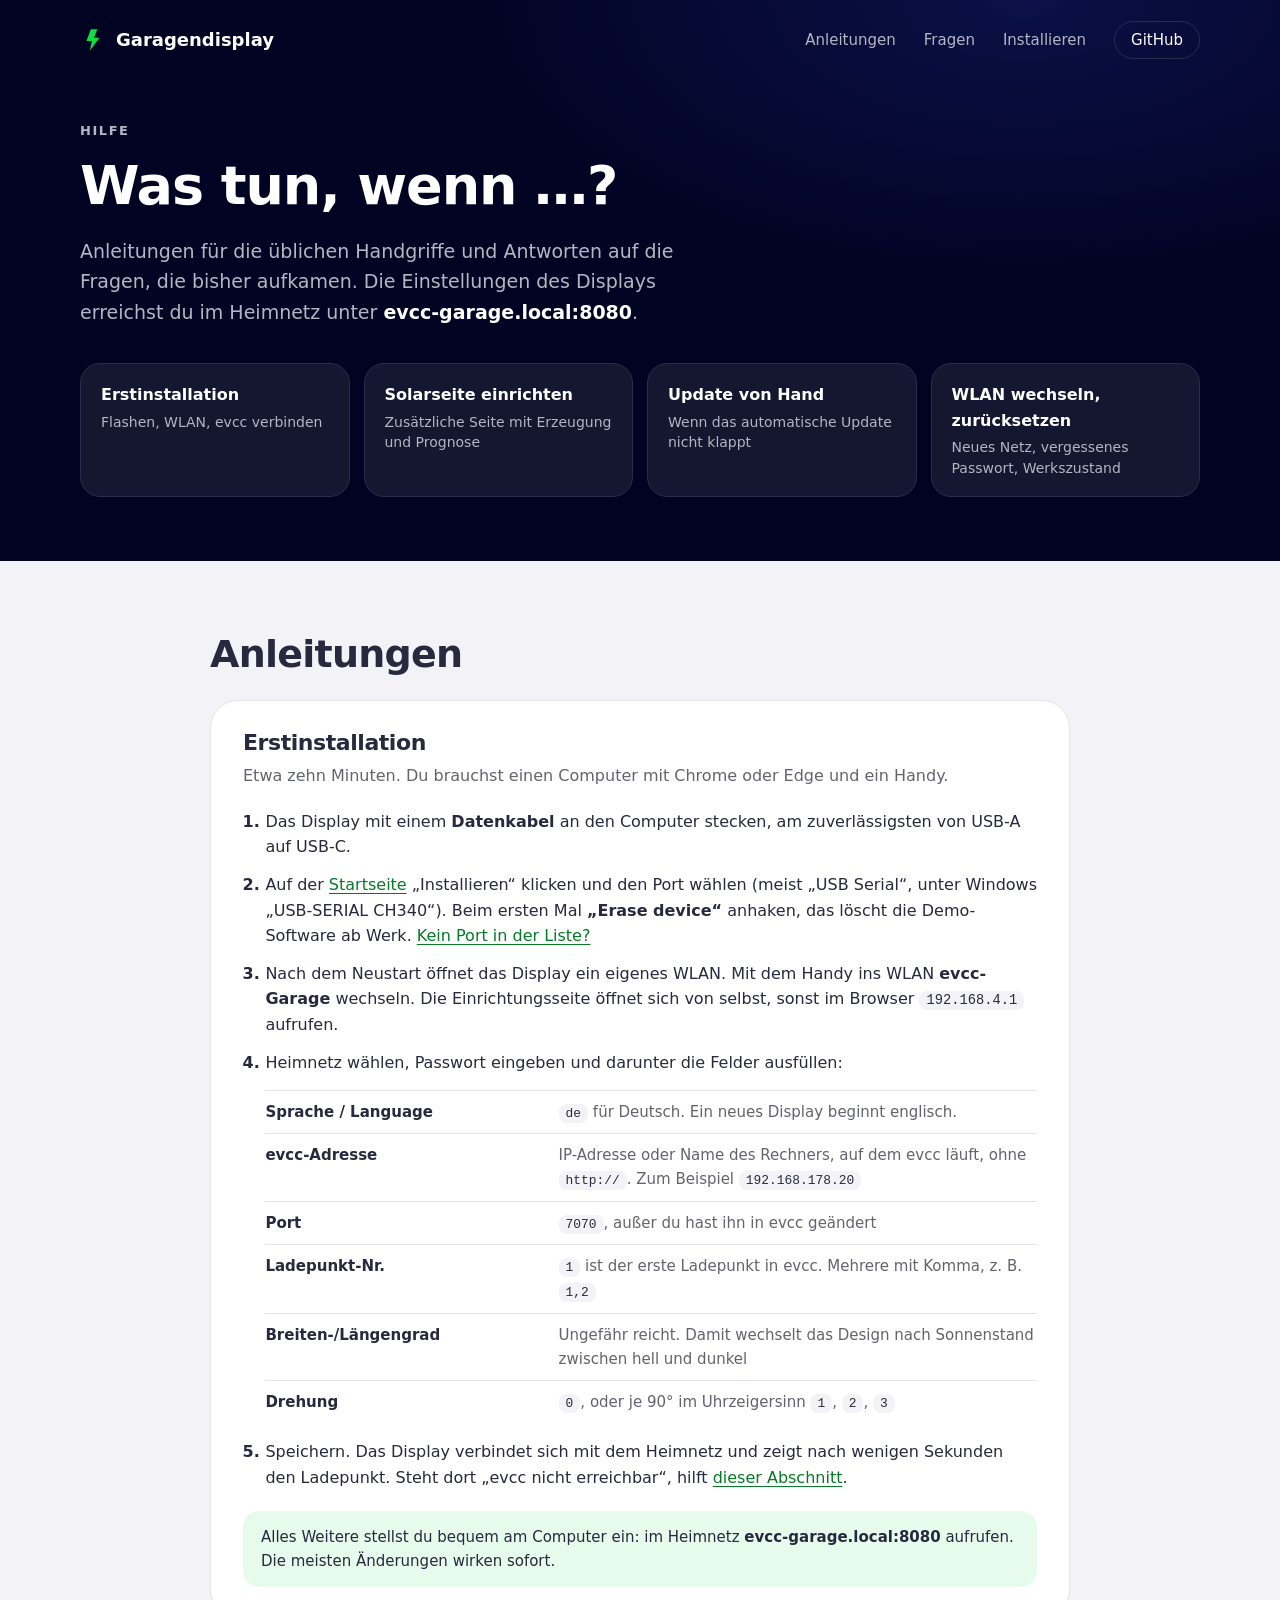
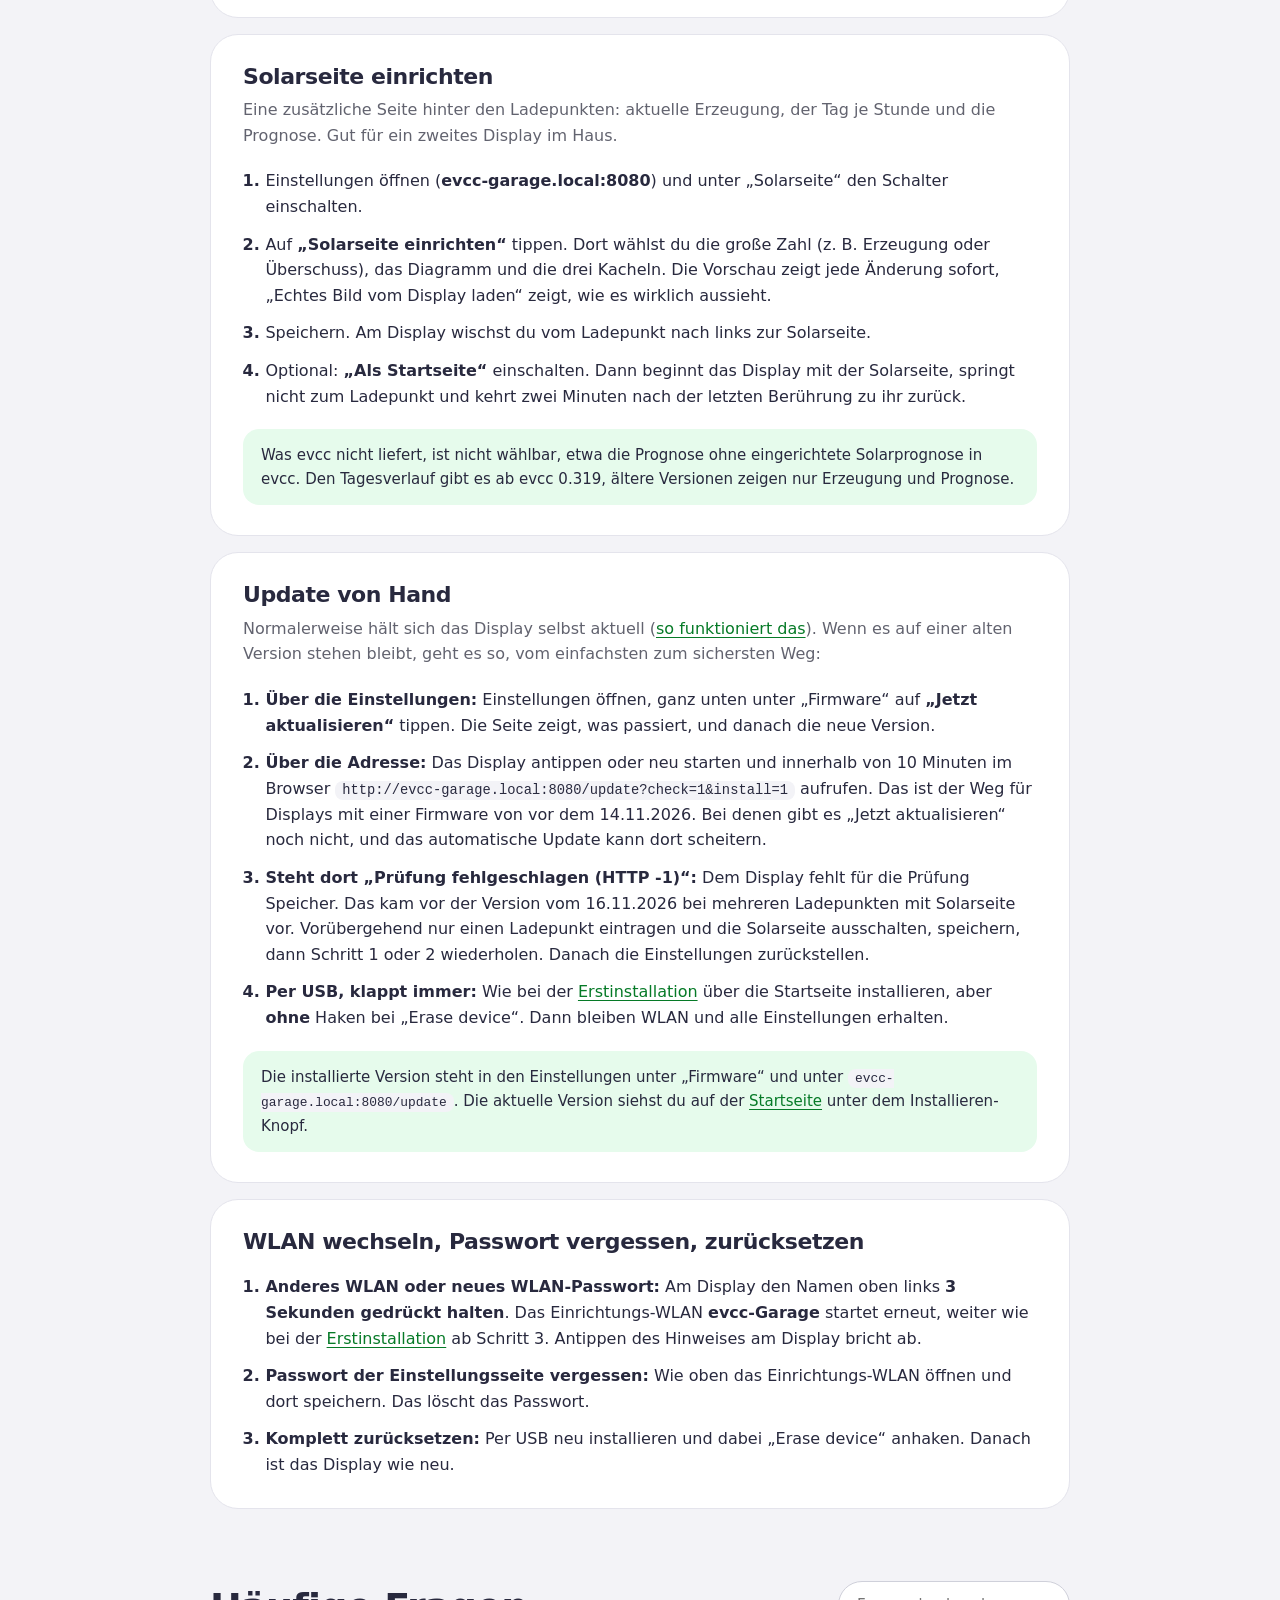
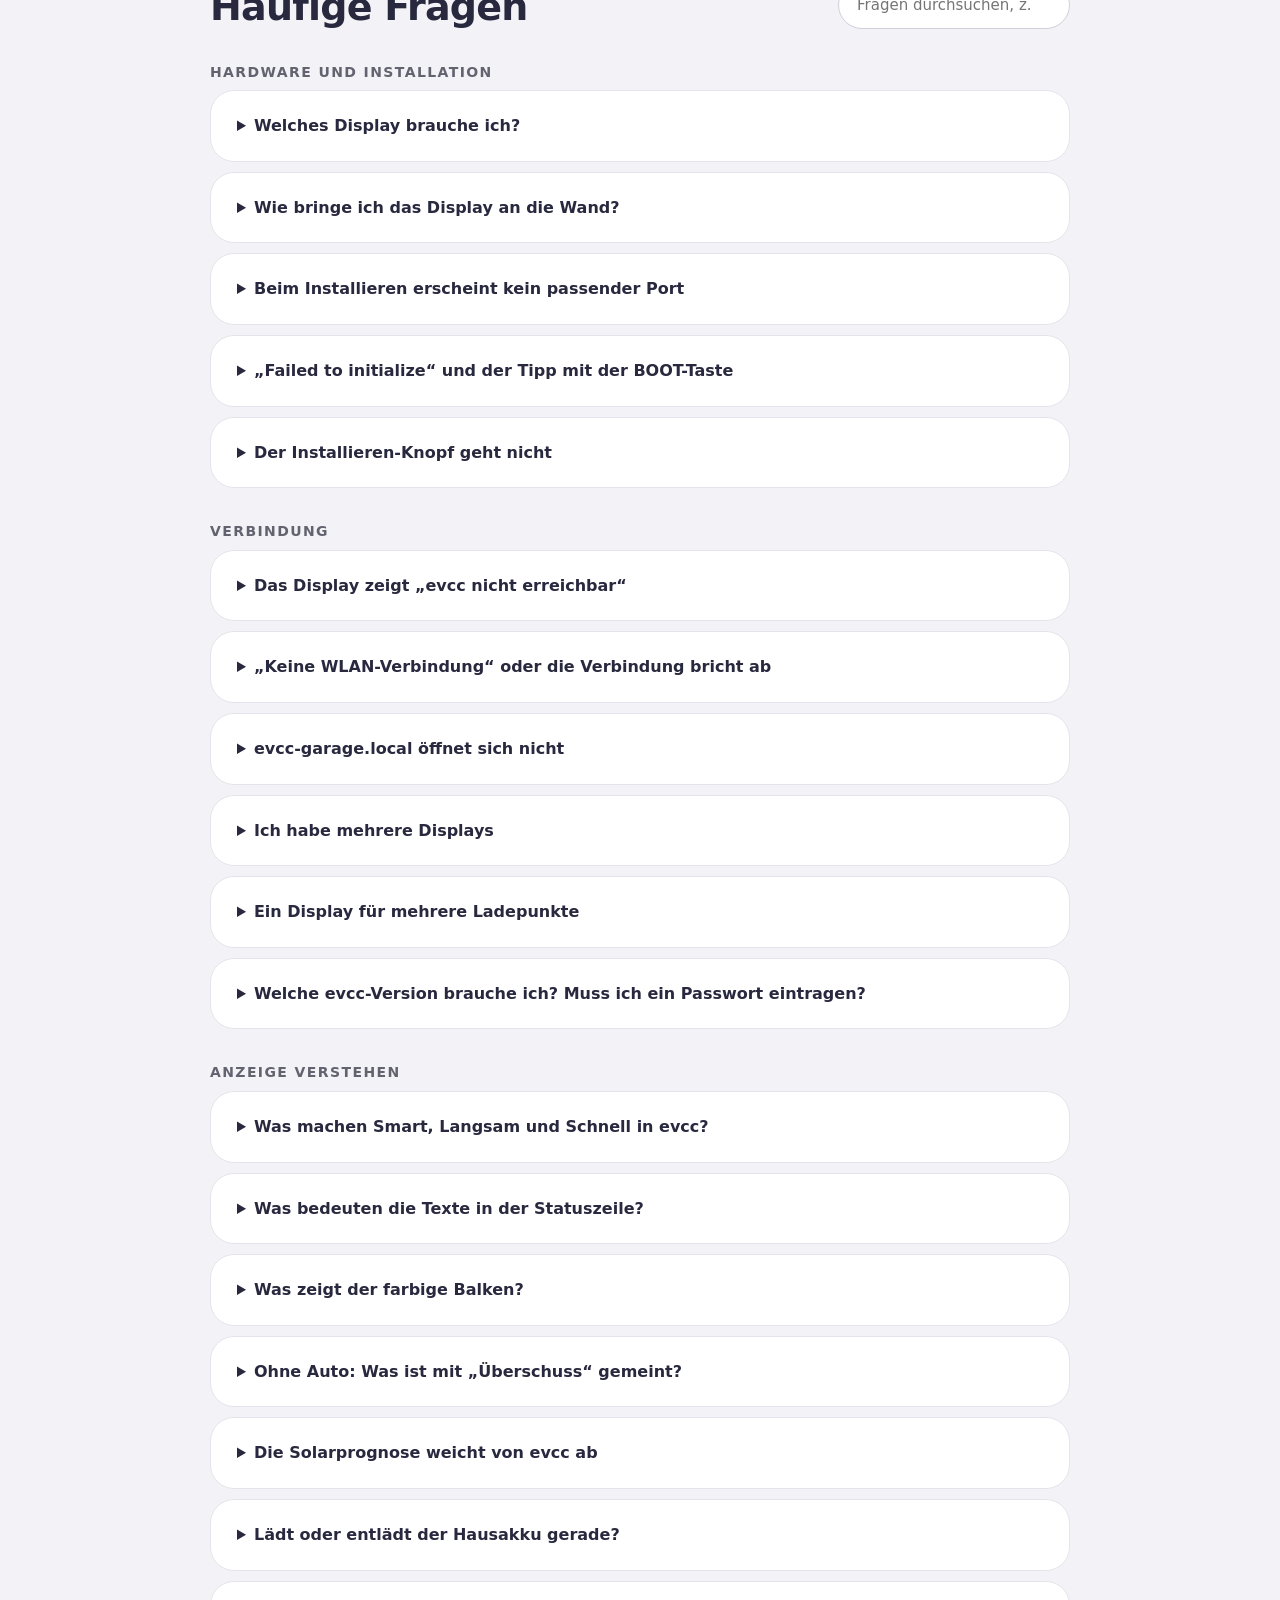
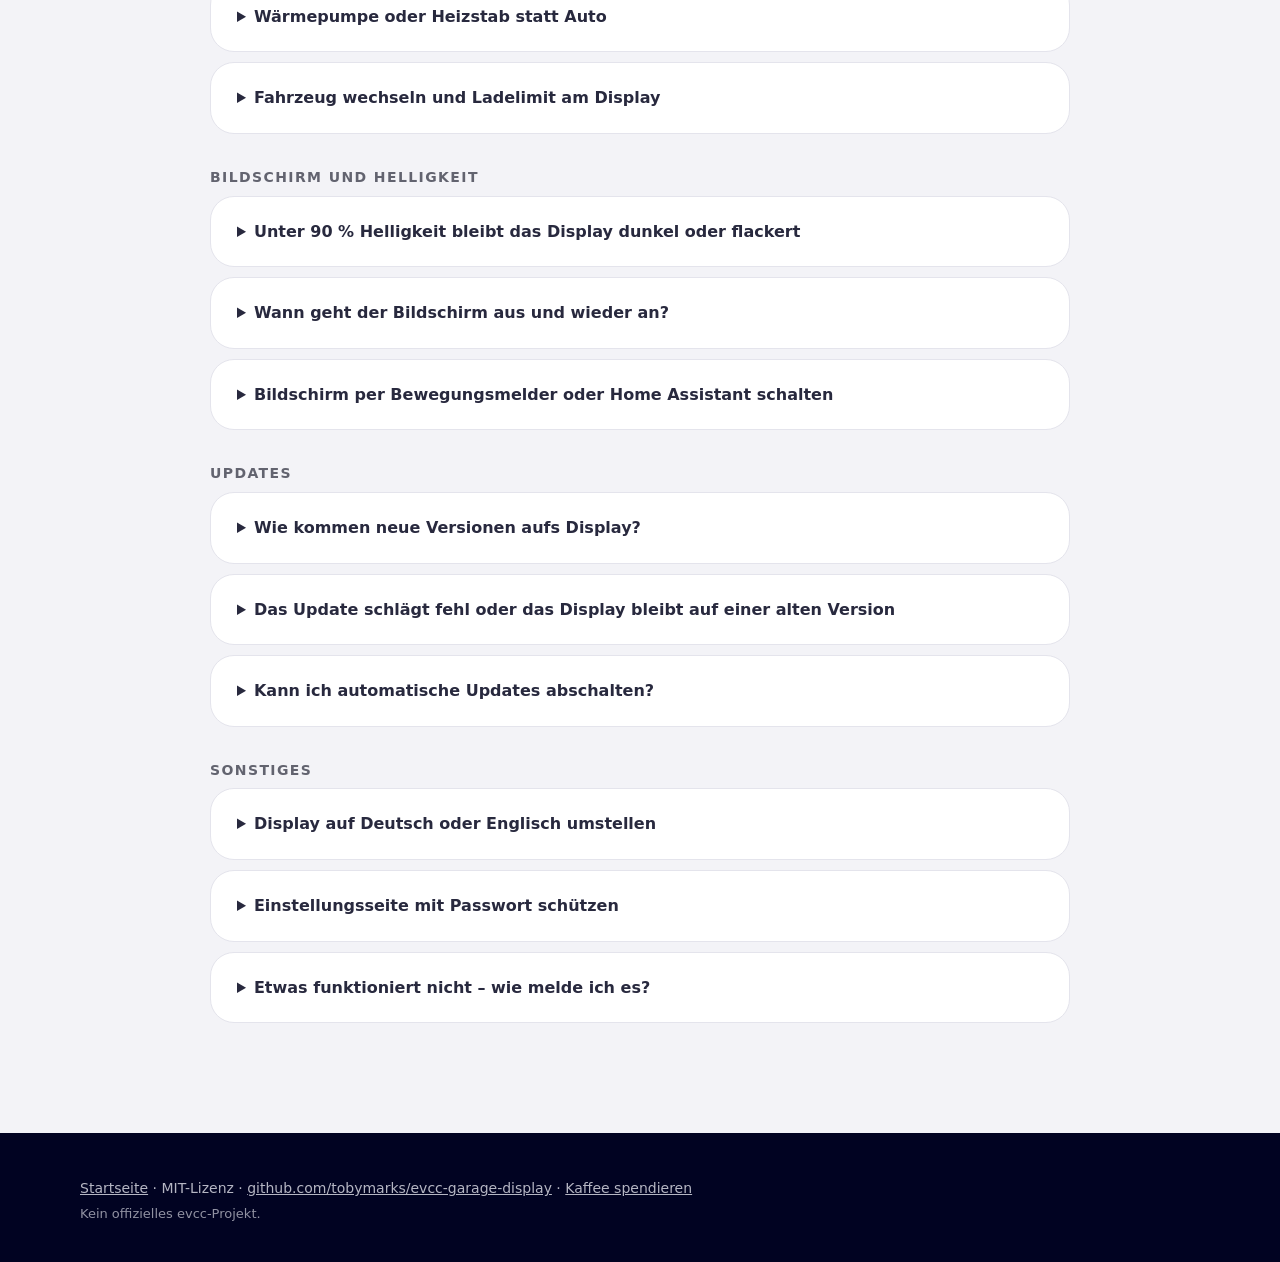
==== commit 6021bcc5: "Hilfe: Frage zur Wandmontage Co-Authored-By: Claude Opus 5.5 <noreply@anthropic.com>" ====
--- a/site/hilfe.html
+++ b/site/hilfe.html
@@ -191,6 +191,17 @@
               AliExpress bestellt.</a> Andere Boards werden nicht unterstützt.
             </p>
           </details>
+          <details class="more" id="montage">
+            <summary>Wie bringe ich das Display an die Wand?</summary>
+            <p>
+              Mit 86 × 86 mm passt das Display auf eine Unterputzdose, das USB-Kabel läuft dann durch die Dose. Ohne
+              Dose braucht es ein Gehäuse oder einen Halter. Fertig zu kaufen wurde in der
+              <a href="https://github.com/evcc-io/evcc/discussions/34881">evcc-Diskussion</a> bisher nichts genannt,
+              Druckvorlagen gibt es auf
+              <a href="https://makerworld.com/de/search/models?keyword=ESP32-4848S040" rel="noopener">MakerWorld</a>.
+              Ohne eigenen 3D-Drucker drucken Online-Druckdienste solche Teile auch einzeln.
+            </p>
+          </details>
           <details class="more" id="kein-port">
             <summary>Beim Installieren erscheint kein passender Port</summary>
             <p>
--- a/site/styles.css
+++ b/site/styles.css
@@ -25,10 +25,10 @@
   --ink: #28293e;
   --paper: #f3f3f7;
   --white: #ffffff;
-  --muted: #6e6f7c;
+  --muted: #62636f;
   --muted-dark: #b5b6c3;
   --green: #0fde41;
-  --green-text: #078a2c;
+  --green-text: #067a27;
   --radius: 28px;
 }
 
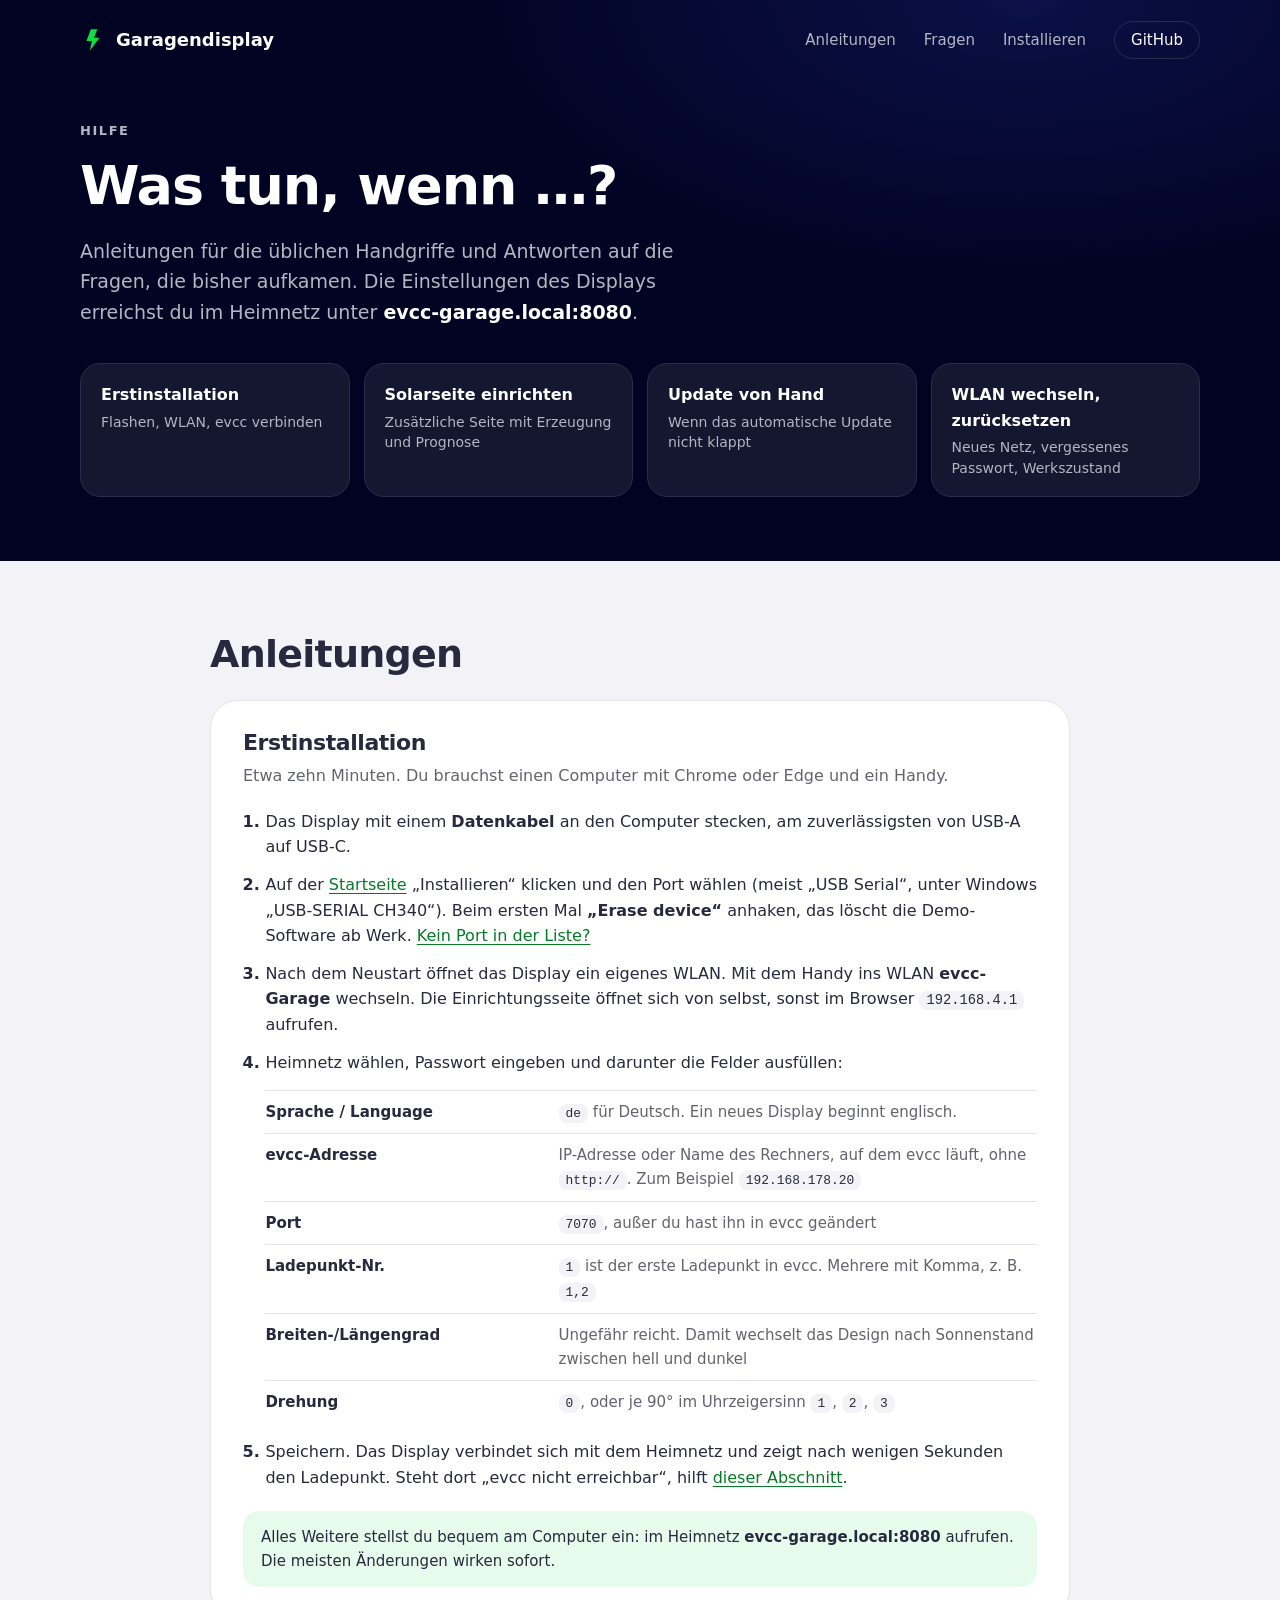
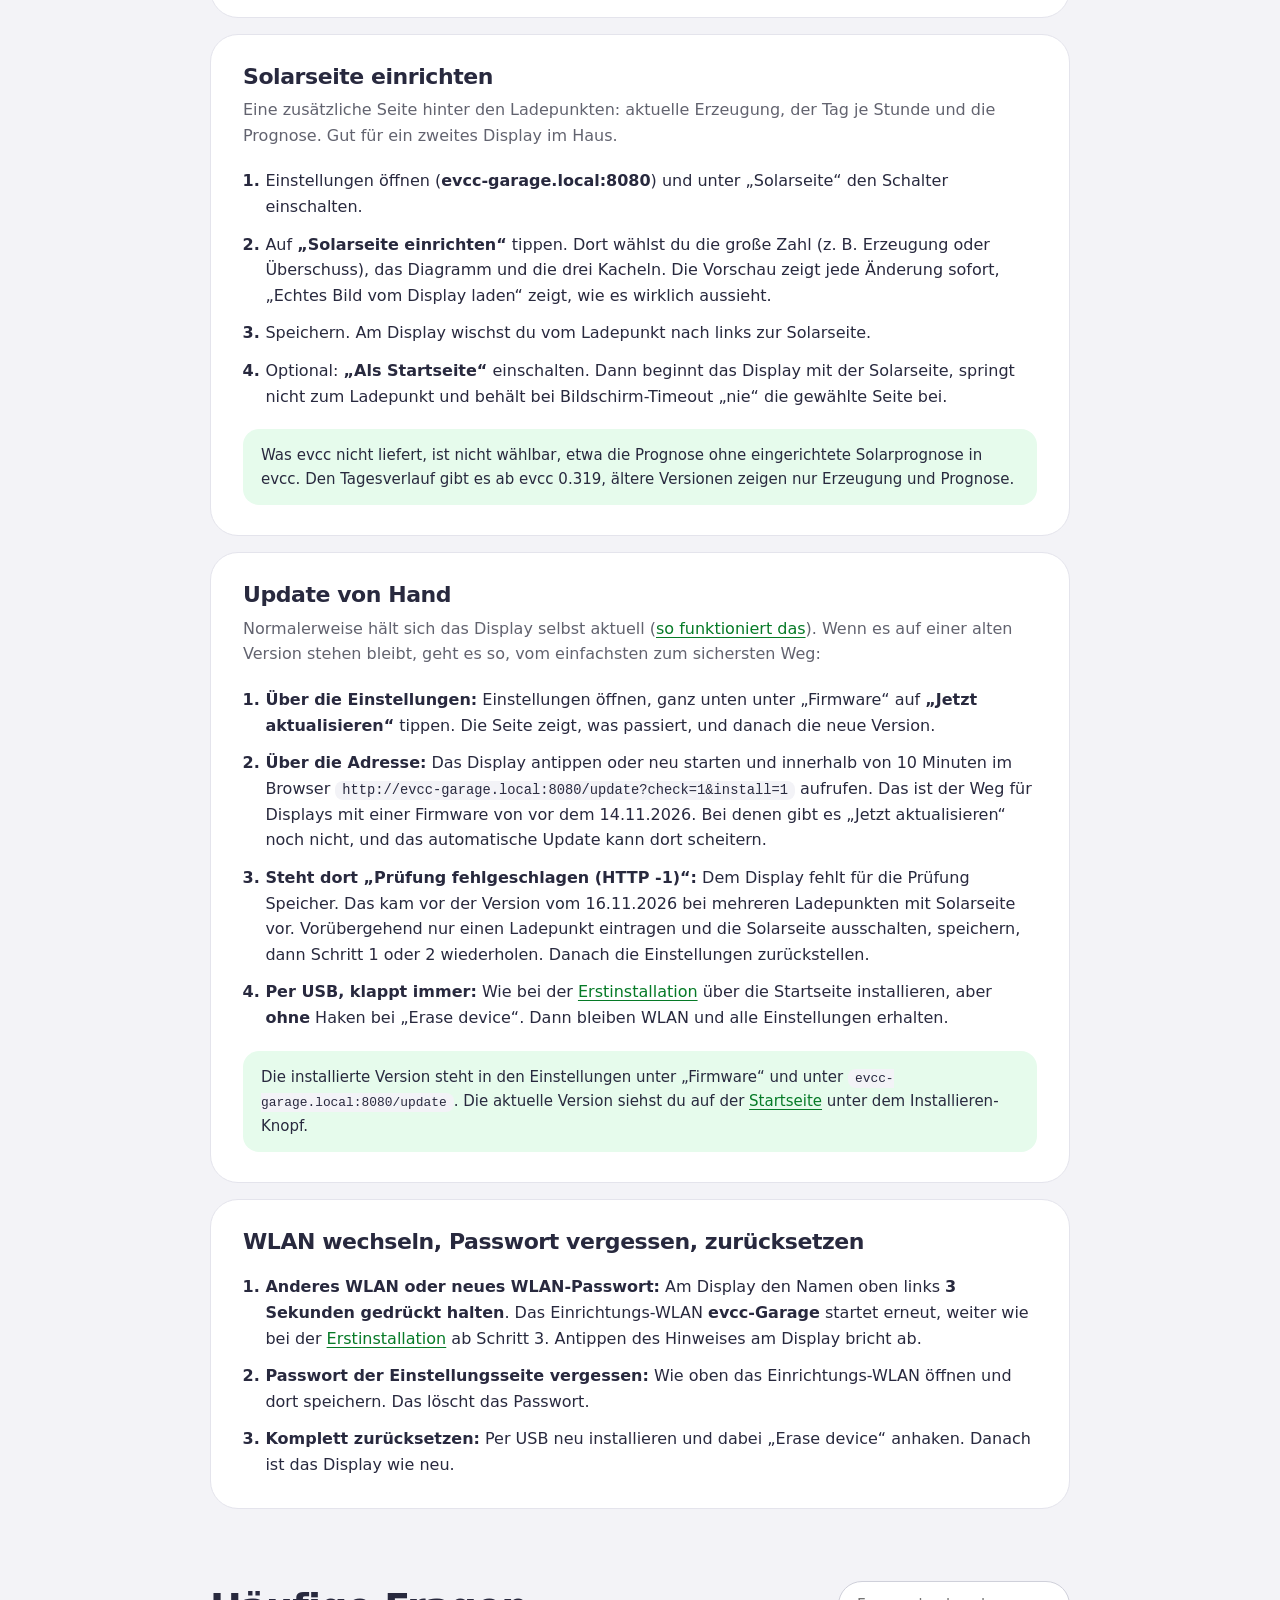
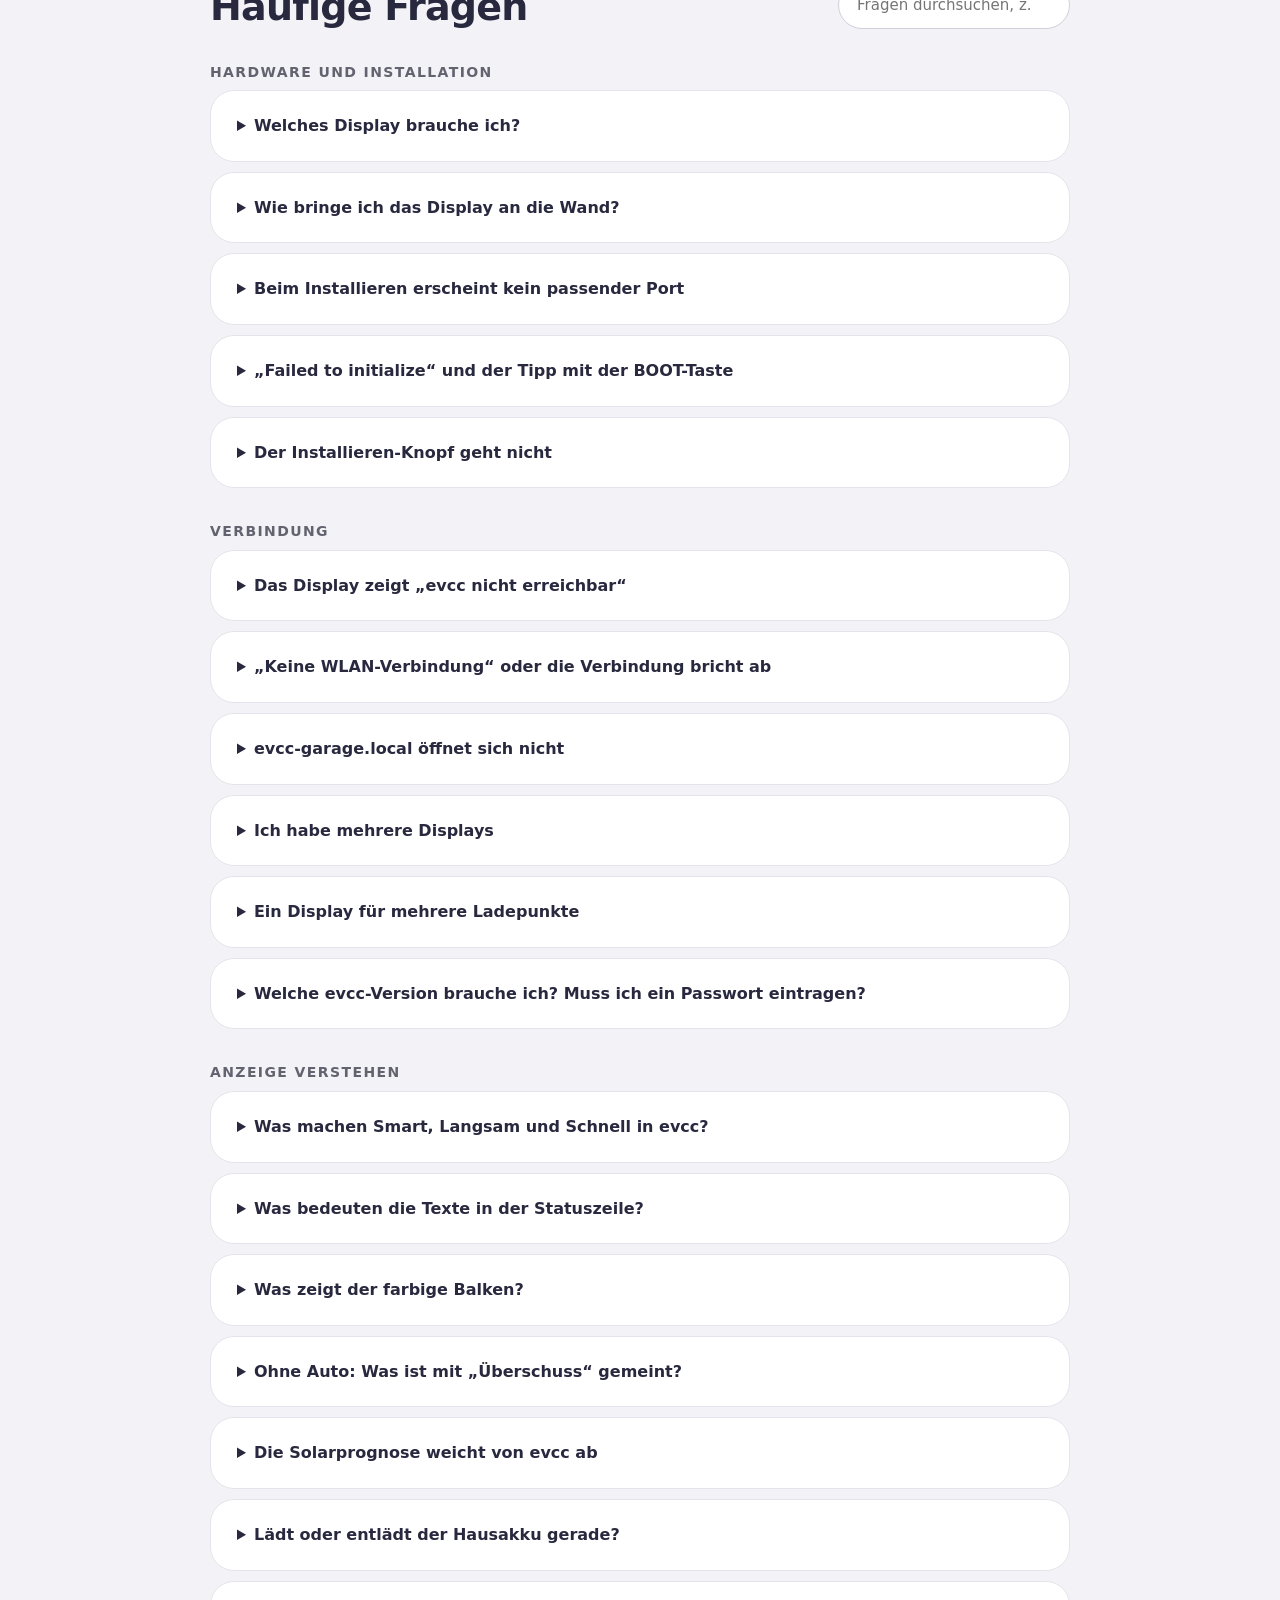
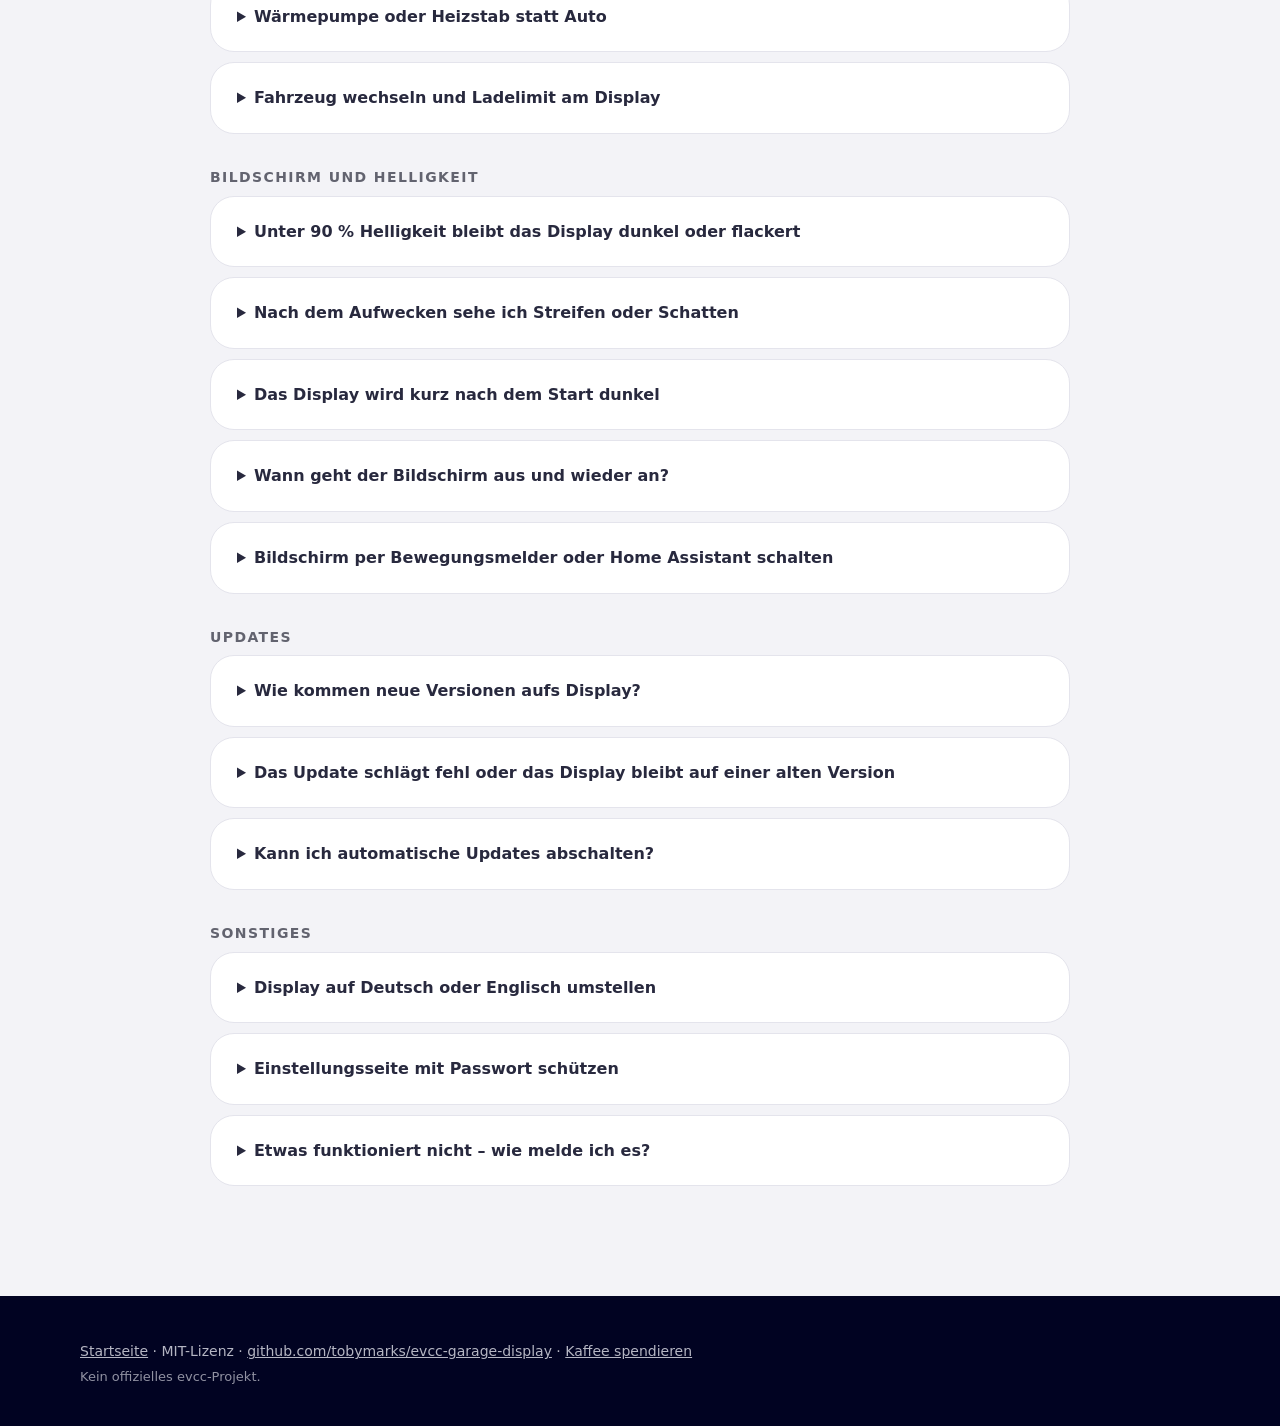
==== commit 950fe668: "Seitenwechsel bei Timeout nie und Ziffernbreite korrigieren, Bildschirmdiagnose ergänzen" ====
--- a/site/hilfe.html
+++ b/site/hilfe.html
@@ -101,7 +101,7 @@
             <li>Speichern. Am Display wischst du vom Ladepunkt nach links zur Solarseite.</li>
             <li>
               Optional: <b>„Als Startseite“</b> einschalten. Dann beginnt das Display mit der Solarseite, springt nicht
-              zum Ladepunkt und kehrt zwei Minuten nach der letzten Berührung zu ihr zurück.
+              zum Ladepunkt und behält bei Bildschirm-Timeout „nie“ die gewählte Seite bei.
             </li>
           </ol>
           <p class="guide-note">
@@ -265,16 +265,20 @@
             <summary>evcc-garage.local öffnet sich nicht</summary>
             <p>
               Nicht jedes Gerät und nicht jeder Router lösen <code>.local</code>-Namen auf. Dann die IP-Adresse des
-              Displays nehmen: Sie steht in der Geräteliste des Routers unter dem Namen <b>evcc-garage</b>. Im Browser
+              Displays nehmen: Sie steht in der Geräteliste des Routers unter dem Namen <b>evcc-garage</b> oder dem Namen, den du
+              ihm gegeben hast. Im Browser
               <code>http://&lt;IP des Displays&gt;:8080</code> aufrufen. Wichtig ist der Port <code>8080</code>.
             </p>
           </details>
           <details class="more" id="mehrere-displays">
             <summary>Ich habe mehrere Displays</summary>
             <p>
-              Alle Displays heißen im Netz <b>evcc-garage</b>. Rufe ihre Einstellungen deshalb über die IP-Adresse aus
-              dem Router auf, am besten mit fester IP-Zuweisung im Router. Ein einstellbarer Name ist geplant
-              (<a href="https://github.com/tobymarks/evcc-garage-display/issues/47">#47</a>).
+              Ab Werk heißt jedes Display im Netz <b>evcc-garage</b>. Gib jedem einen eigenen Namen: in den
+              Einstellungen unter „System“ → „Name im Heimnetz“, z. B. <b>evcc-kueche</b> (ab Firmware vom
+              16.11.2026). Nach dem Neustart ist es unter <b>evcc-kueche.local:8080</b> erreichbar und steht so in der
+              Geräteliste des Routers; bis Computer und Handy den neuen Namen finden, kann es eine Minute dauern. Am besten
+              nacheinander umbenennen: Solange zwei Displays gleich heißen, öffnet <b>evcc-garage.local</b> eines von
+              beiden, das andere erreichst du über seine IP-Adresse aus dem Router.
             </p>
           </details>
           <details class="more" id="mehrere-ladepunkte">
@@ -384,6 +388,18 @@
               neu. Bei 100 % Helligkeit spielt der Schalter keine Rolle.
             </p>
           </details>
+          <details class="more">
+            <summary>Nach dem Aufwecken sehe ich Streifen oder Schatten</summary>
+            <p>Fotografiere das Display, solange die Streifen sichtbar sind. Lade gleichzeitig unter „Bildschirm“
+              die aktuelle Anzeige und füge beide Bilder deiner Fehlermeldung bei. So lässt sich prüfen,
+              ob die Streifen bereits im Bildspeicher stehen.</p>
+          </details>
+          <details class="more">
+            <summary>Das Display wird kurz nach dem Start dunkel</summary>
+            <p>Lade bei dunklem Bildschirm zuerst unter „System“ die Diagnose herunter. Öffne danach
+              <code>/wake</code> auf derselben Geräteadresse und beobachte, ob und wie lange das Bild zurückkommt.
+              Hänge die Diagnose an deine Fehlermeldung und beschreibe die Reaktion auf das Aufwecken.</p>
+          </details>
           <details class="more" id="bildschirm-aus">
             <summary>Wann geht der Bildschirm aus und wieder an?</summary>
             <p>
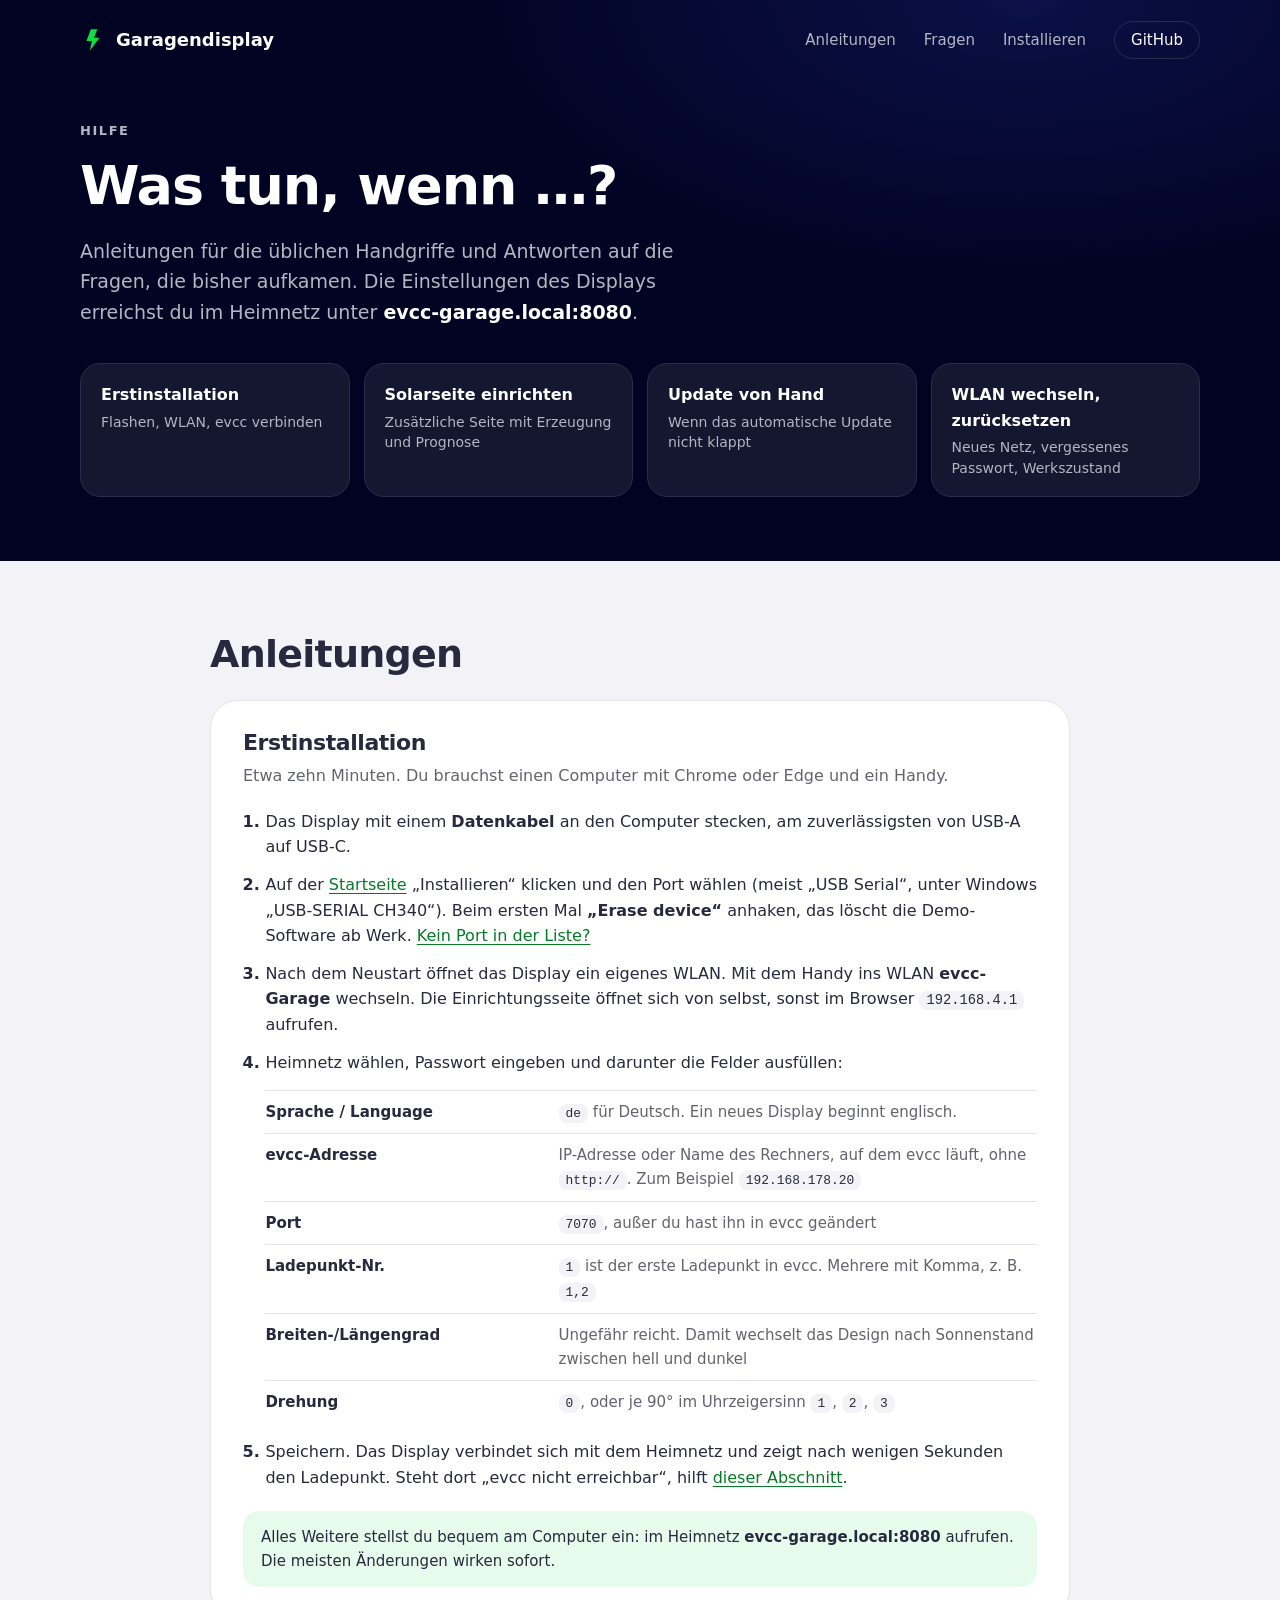
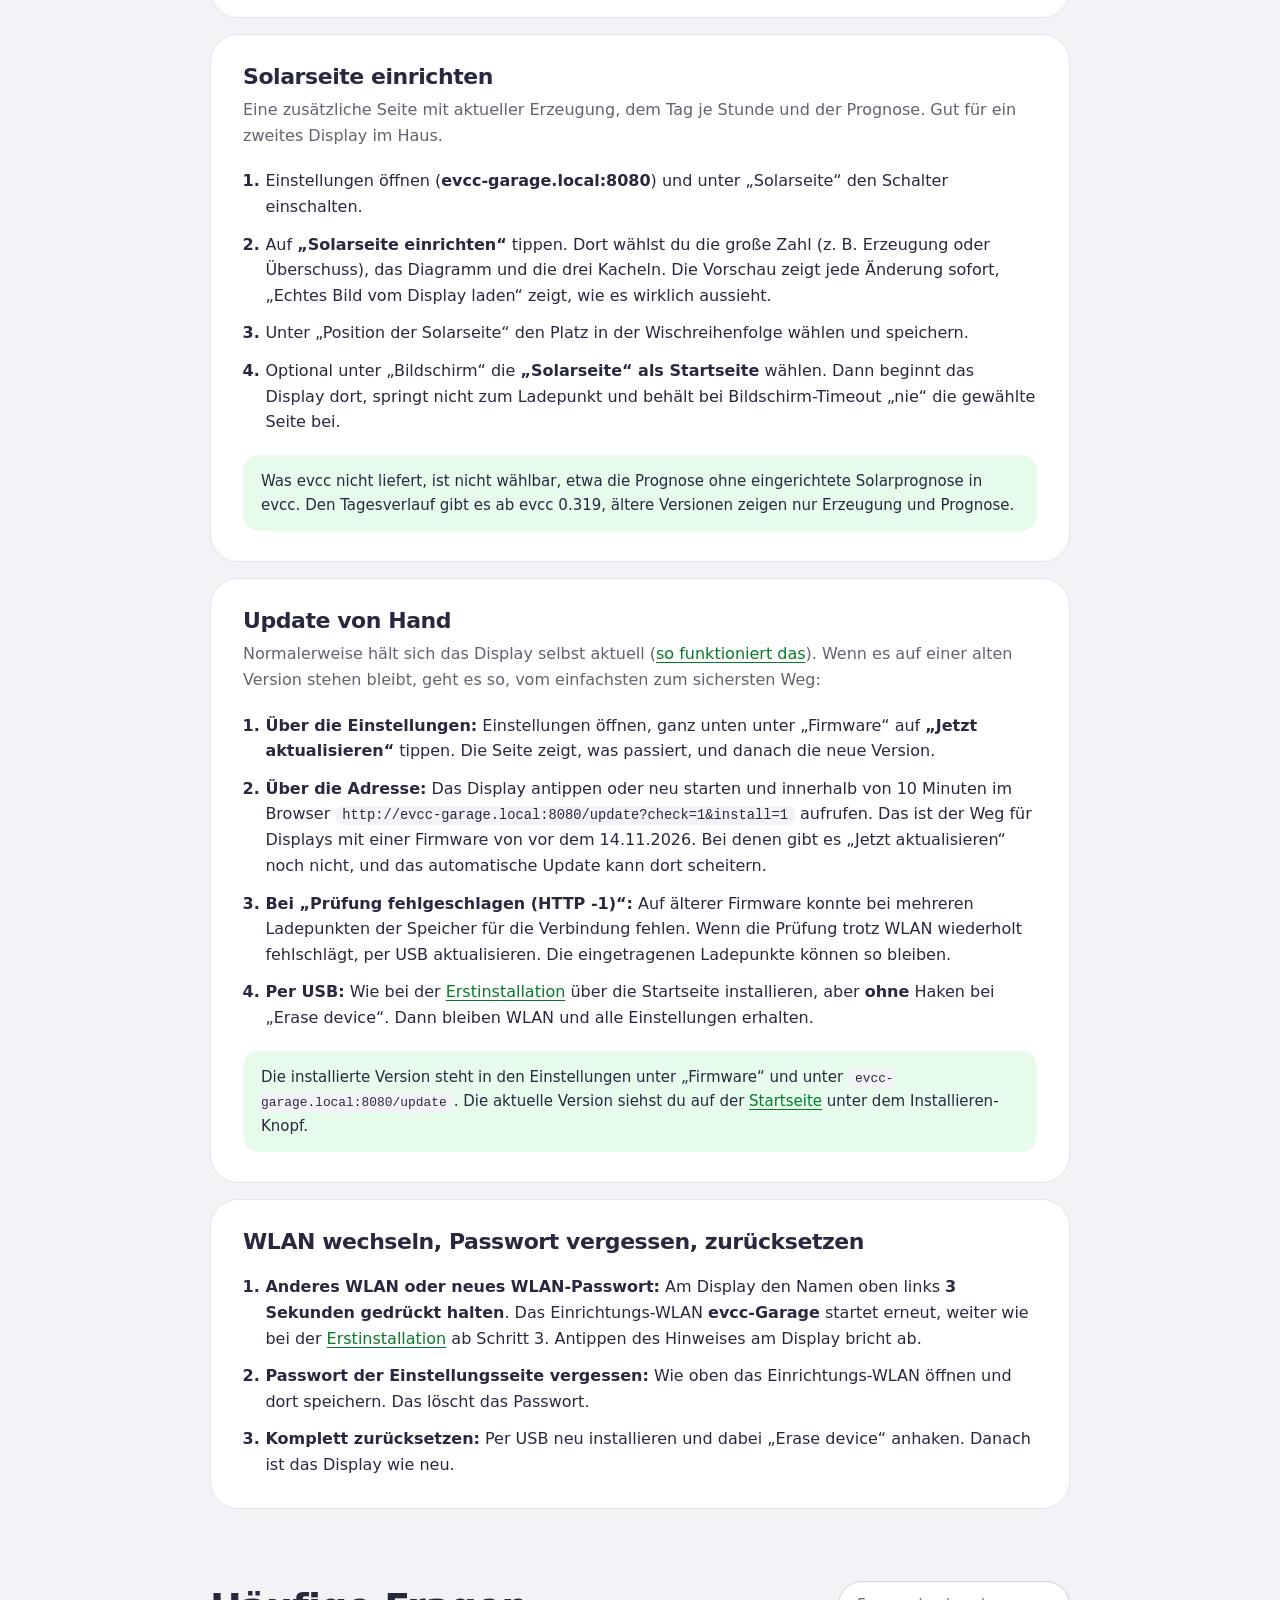
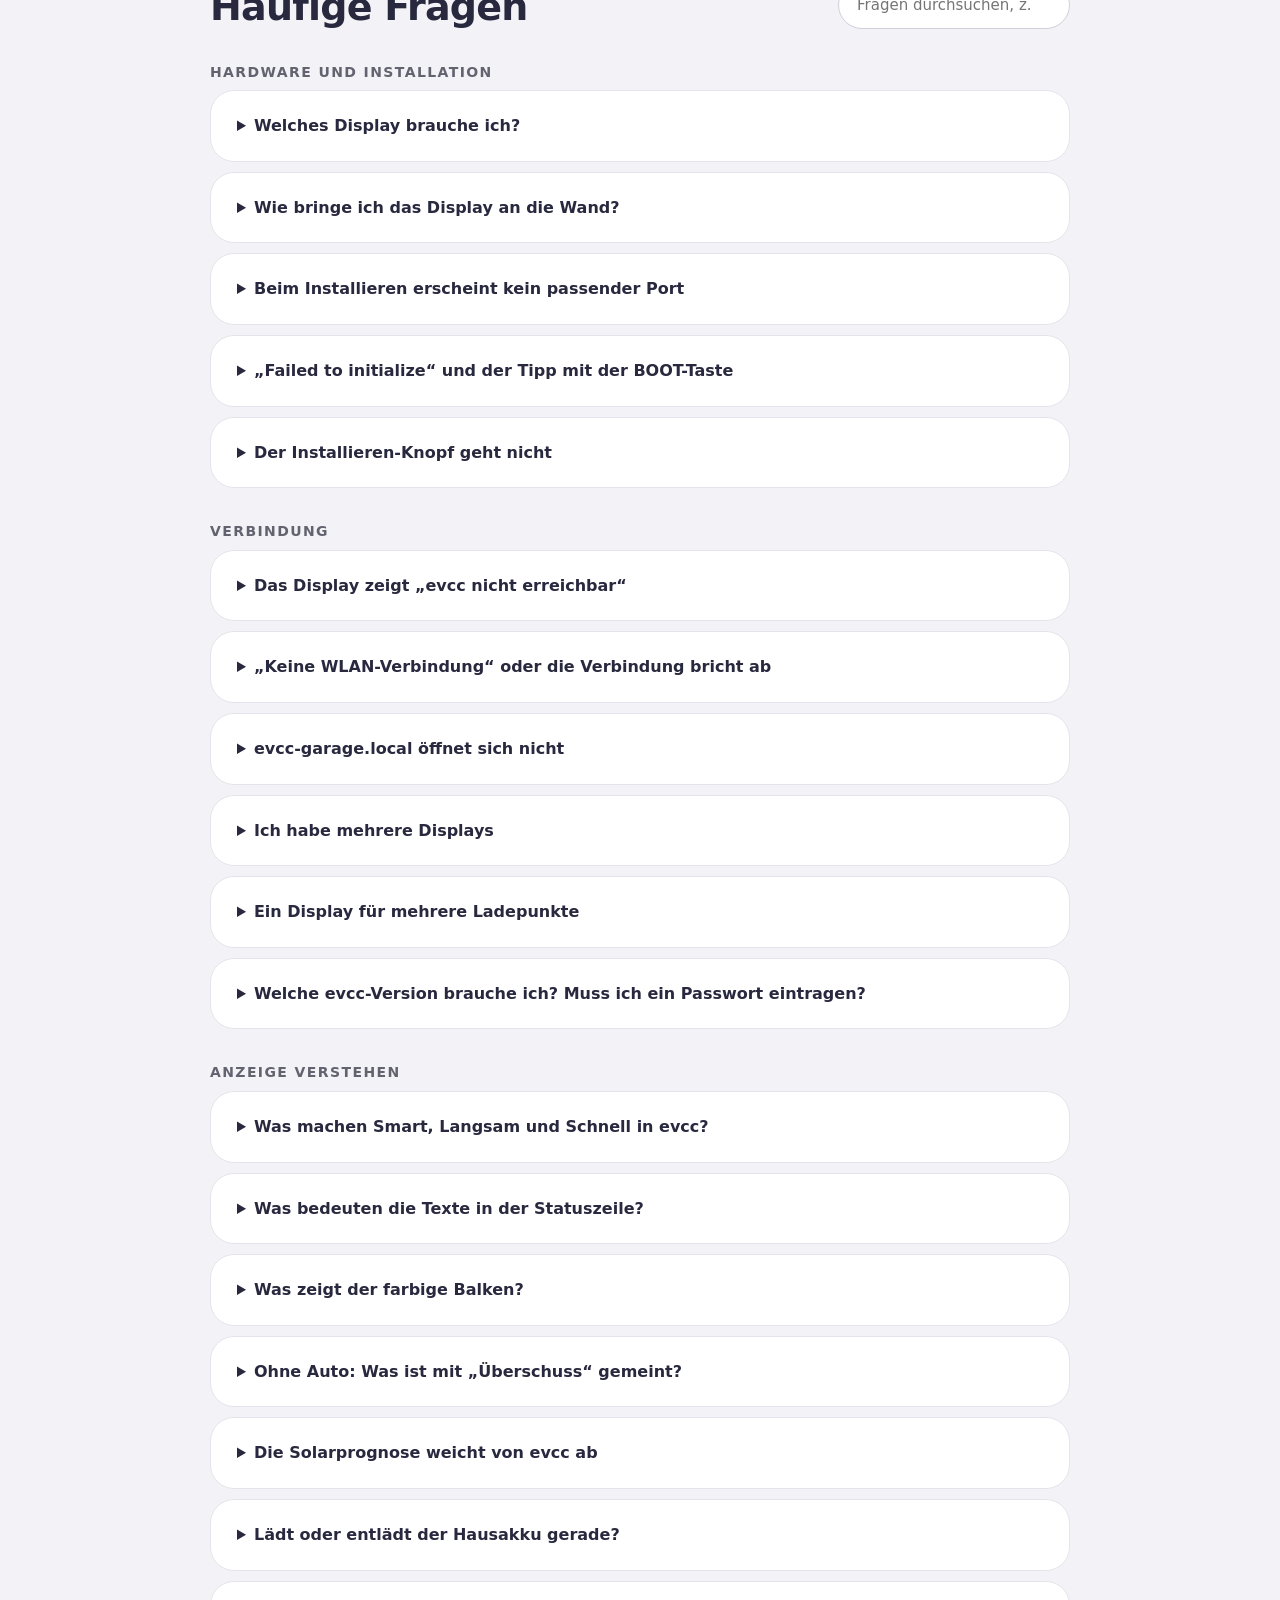
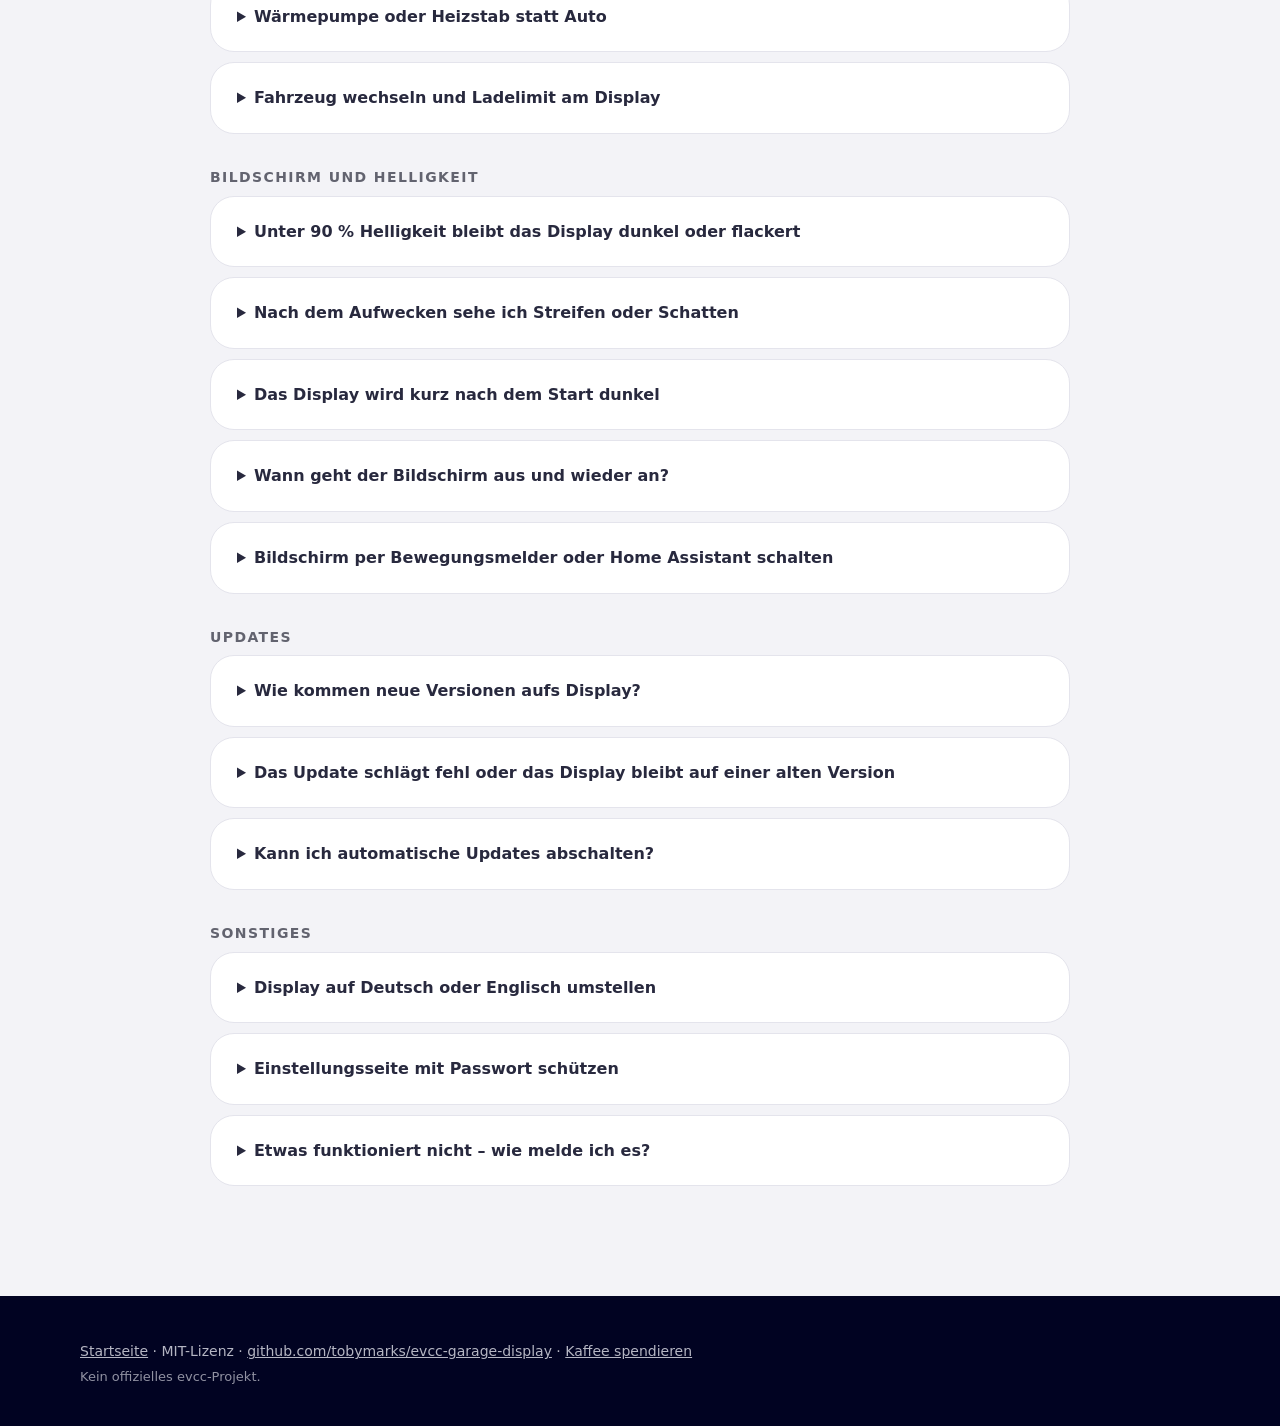
==== commit 35aaaf0c: "Startseite und Ladepunkt-Kacheln wählbar machen, Anzeige und Update-Prüfung verbessern" ====
--- a/site/hilfe.html
+++ b/site/hilfe.html
@@ -88,7 +88,7 @@
         <article class="guide" id="solarseite">
           <h3>Solarseite einrichten</h3>
           <p class="guide-sub">
-            Eine zusätzliche Seite hinter den Ladepunkten: aktuelle Erzeugung, der Tag je Stunde und die Prognose. Gut
+            Eine zusätzliche Seite mit aktueller Erzeugung, dem Tag je Stunde und der Prognose. Gut
             für ein zweites Display im Haus.
           </p>
           <ol>
@@ -98,9 +98,9 @@
               das Diagramm und die drei Kacheln. Die Vorschau zeigt jede Änderung sofort, „Echtes Bild vom Display laden“
               zeigt, wie es wirklich aussieht.
             </li>
-            <li>Speichern. Am Display wischst du vom Ladepunkt nach links zur Solarseite.</li>
-            <li>
-              Optional: <b>„Als Startseite“</b> einschalten. Dann beginnt das Display mit der Solarseite, springt nicht
+            <li>Unter „Position der Solarseite“ den Platz in der Wischreihenfolge wählen und speichern.</li>
+            <li>
+              Optional unter „Bildschirm“ die <b>„Solarseite“ als Startseite</b> wählen. Dann beginnt das Display dort, springt nicht
               zum Ladepunkt und behält bei Bildschirm-Timeout „nie“ die gewählte Seite bei.
             </li>
           </ol>
@@ -128,13 +128,12 @@
               und das automatische Update kann dort scheitern.
             </li>
             <li>
-              <b>Steht dort „Prüfung fehlgeschlagen (HTTP -1)“:</b> Dem Display fehlt für die Prüfung Speicher. Das kam
-              vor der Version vom 16.11.2026 bei mehreren Ladepunkten mit Solarseite vor. Vorübergehend nur einen
-              Ladepunkt eintragen und die Solarseite ausschalten, speichern, dann Schritt 1 oder 2 wiederholen. Danach
-              die Einstellungen zurückstellen.
-            </li>
-            <li>
-              <b>Per USB, klappt immer:</b> Wie bei der <a href="#einrichten">Erstinstallation</a> über die Startseite
+              <b>Bei „Prüfung fehlgeschlagen (HTTP -1)“:</b> Auf älterer Firmware konnte bei mehreren Ladepunkten
+              der Speicher für die Verbindung fehlen. Wenn die Prüfung trotz WLAN wiederholt fehlschlägt,
+              per USB aktualisieren. Die eingetragenen Ladepunkte können so bleiben.
+            </li>
+            <li>
+              <b>Per USB:</b> Wie bei der <a href="#einrichten">Erstinstallation</a> über die Startseite
               installieren, aber <b>ohne</b> Haken bei „Erase device“. Dann bleiben WLAN und alle Einstellungen
               erhalten.
             </li>
@@ -285,7 +284,9 @@
             <summary>Ein Display für mehrere Ladepunkte</summary>
             <p>
               In den Einstellungen unter „Ladepunkte“ die Nummern mit Komma eintragen, z. B. <code>1,2,3</code>,
-              höchstens sechs. Am Display wischst du zwischen ihnen, Punkte unten zeigen, welcher zu sehen ist. Wird an
+              höchstens sechs. Die Liste bestimmt die Wischreihenfolge. Unter „Bildschirm“ lässt sich die Startseite unabhängig davon
+              wählen. Mit der Liste <code>2,1</code> und „Erster Ladepunkt der Liste“ beginnt das Display bei Ladepunkt 2.
+              Die Punkte unten zeigen, welche Seite zu sehen ist. Wird an
               einem anderen Ladepunkt ein Auto angesteckt oder beginnt dort das Laden, springt das Display hin, außer
               jemand hat es in der letzten Minute bedient.
             </p>
@@ -375,6 +376,11 @@
               Auswahl. Ohne bekannten Ladestand begrenzt es wie in evcc die Energie in kWh. evcc setzt das Limit beim
               Abstecken zurück.
             </p>
+            <p>
+              Für Ladestand und Ladelimit gleichzeitig öffne unter „Ladepunktseite“ den Abschnitt
+              <b>„Kacheln bei angestecktem Fahrzeug“</b>. Wähle zum Beispiel für die mittlere Kachel
+              „Fahrzeug-Ladestand“. Oben rechts steht weiterhin der Ladestand des Hausakkus.
+            </p>
           </details>
         </div>
 
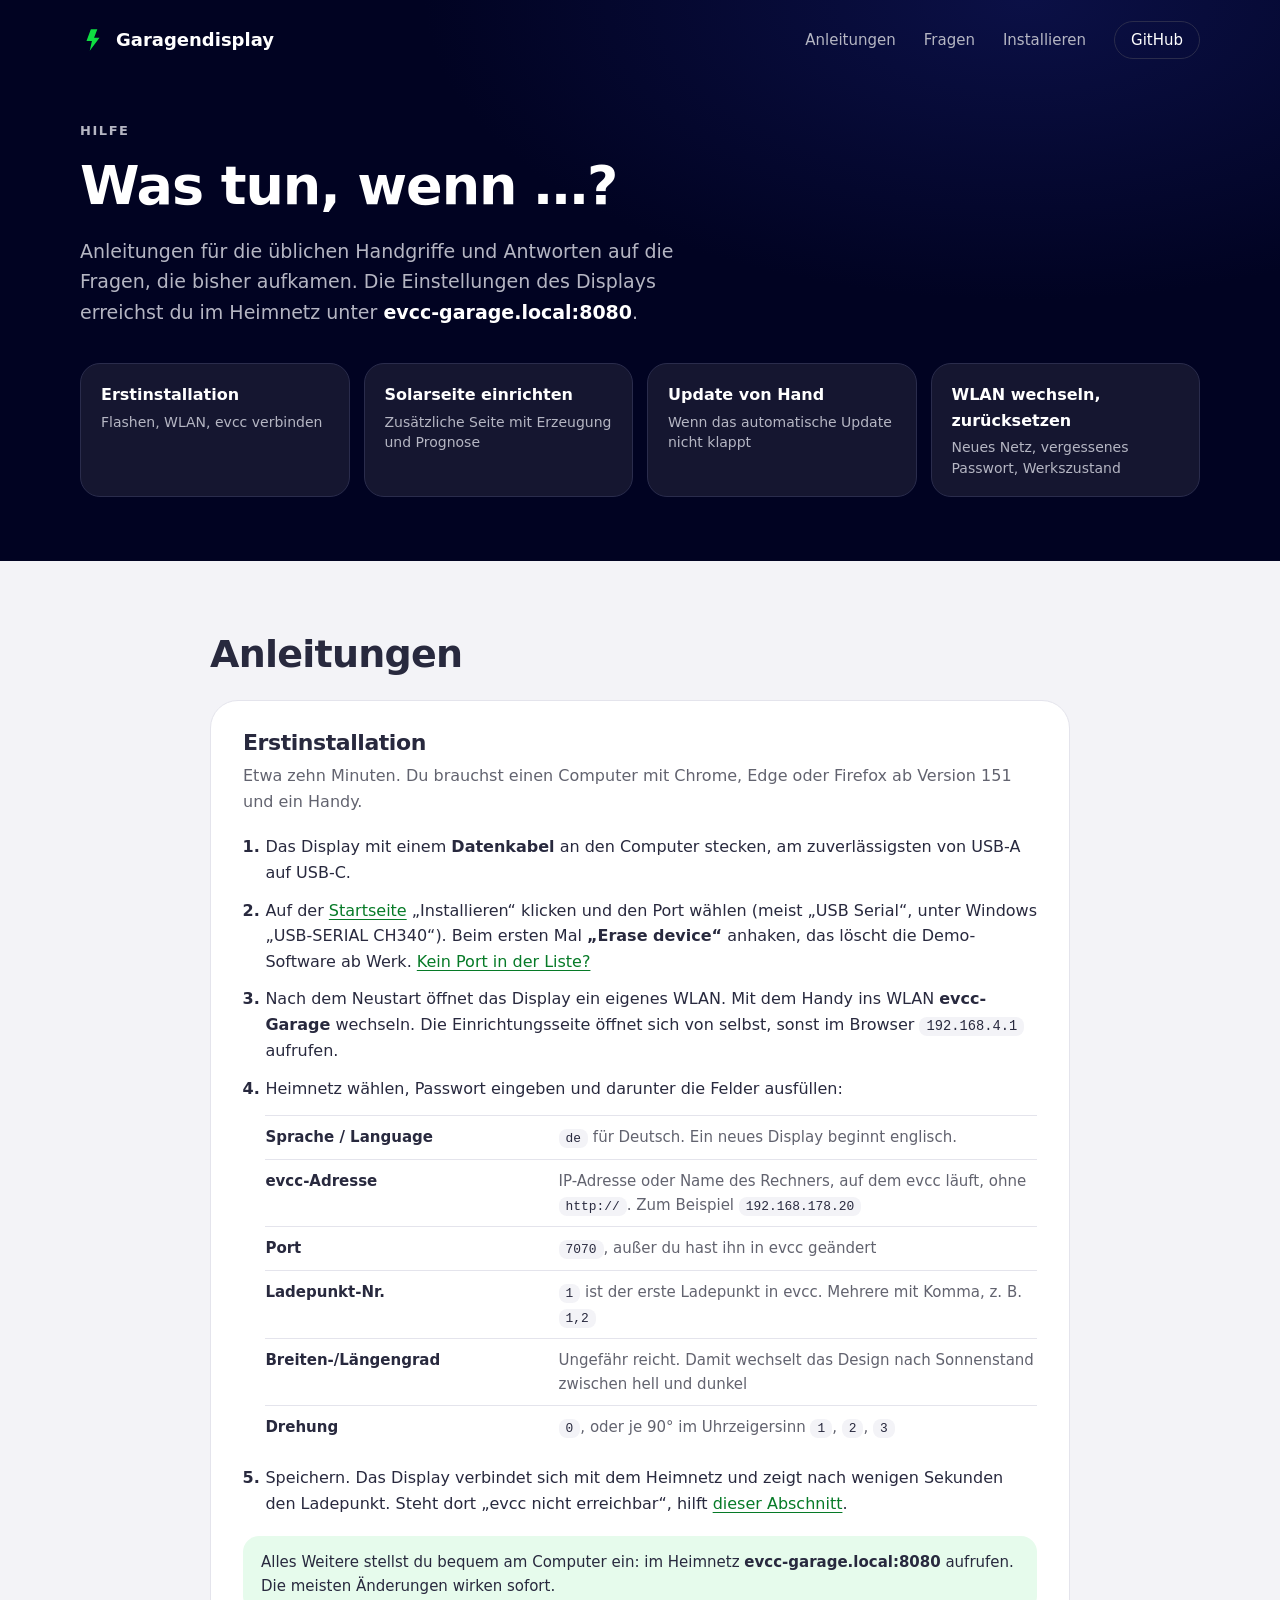
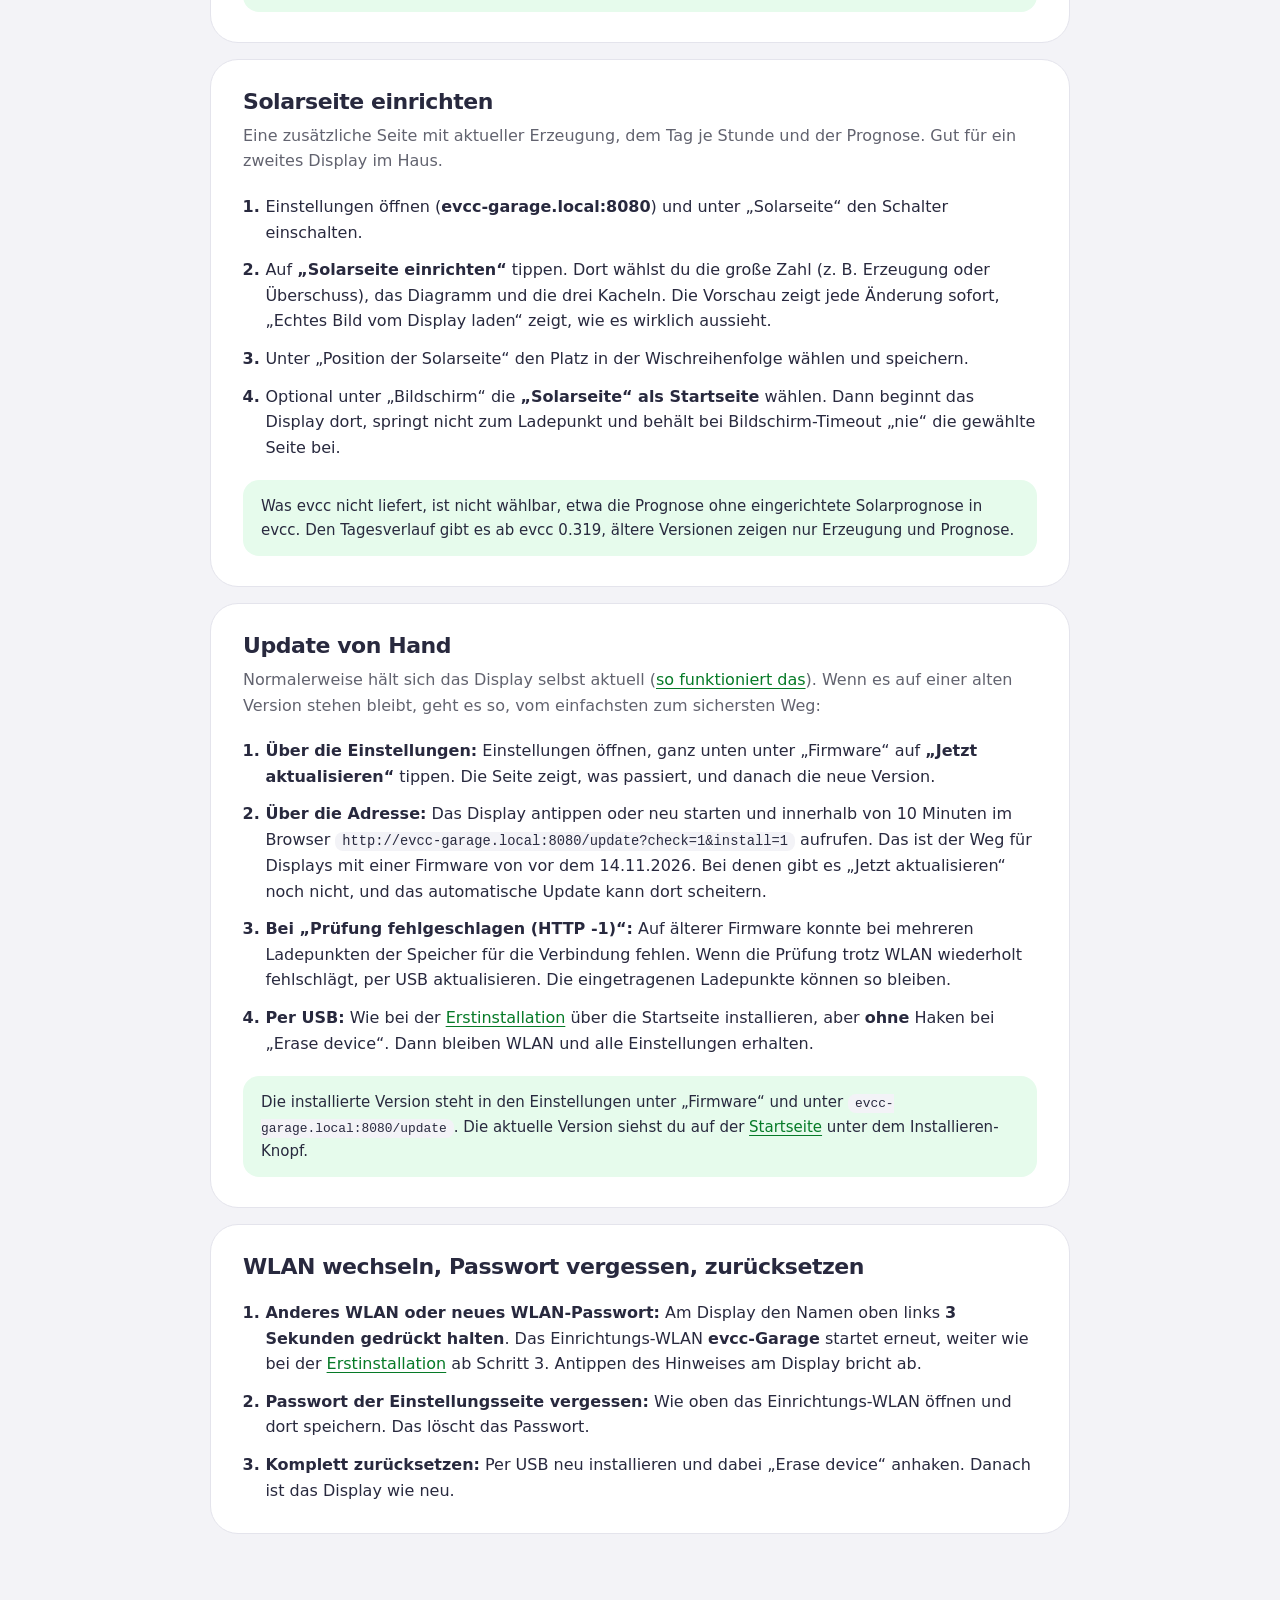
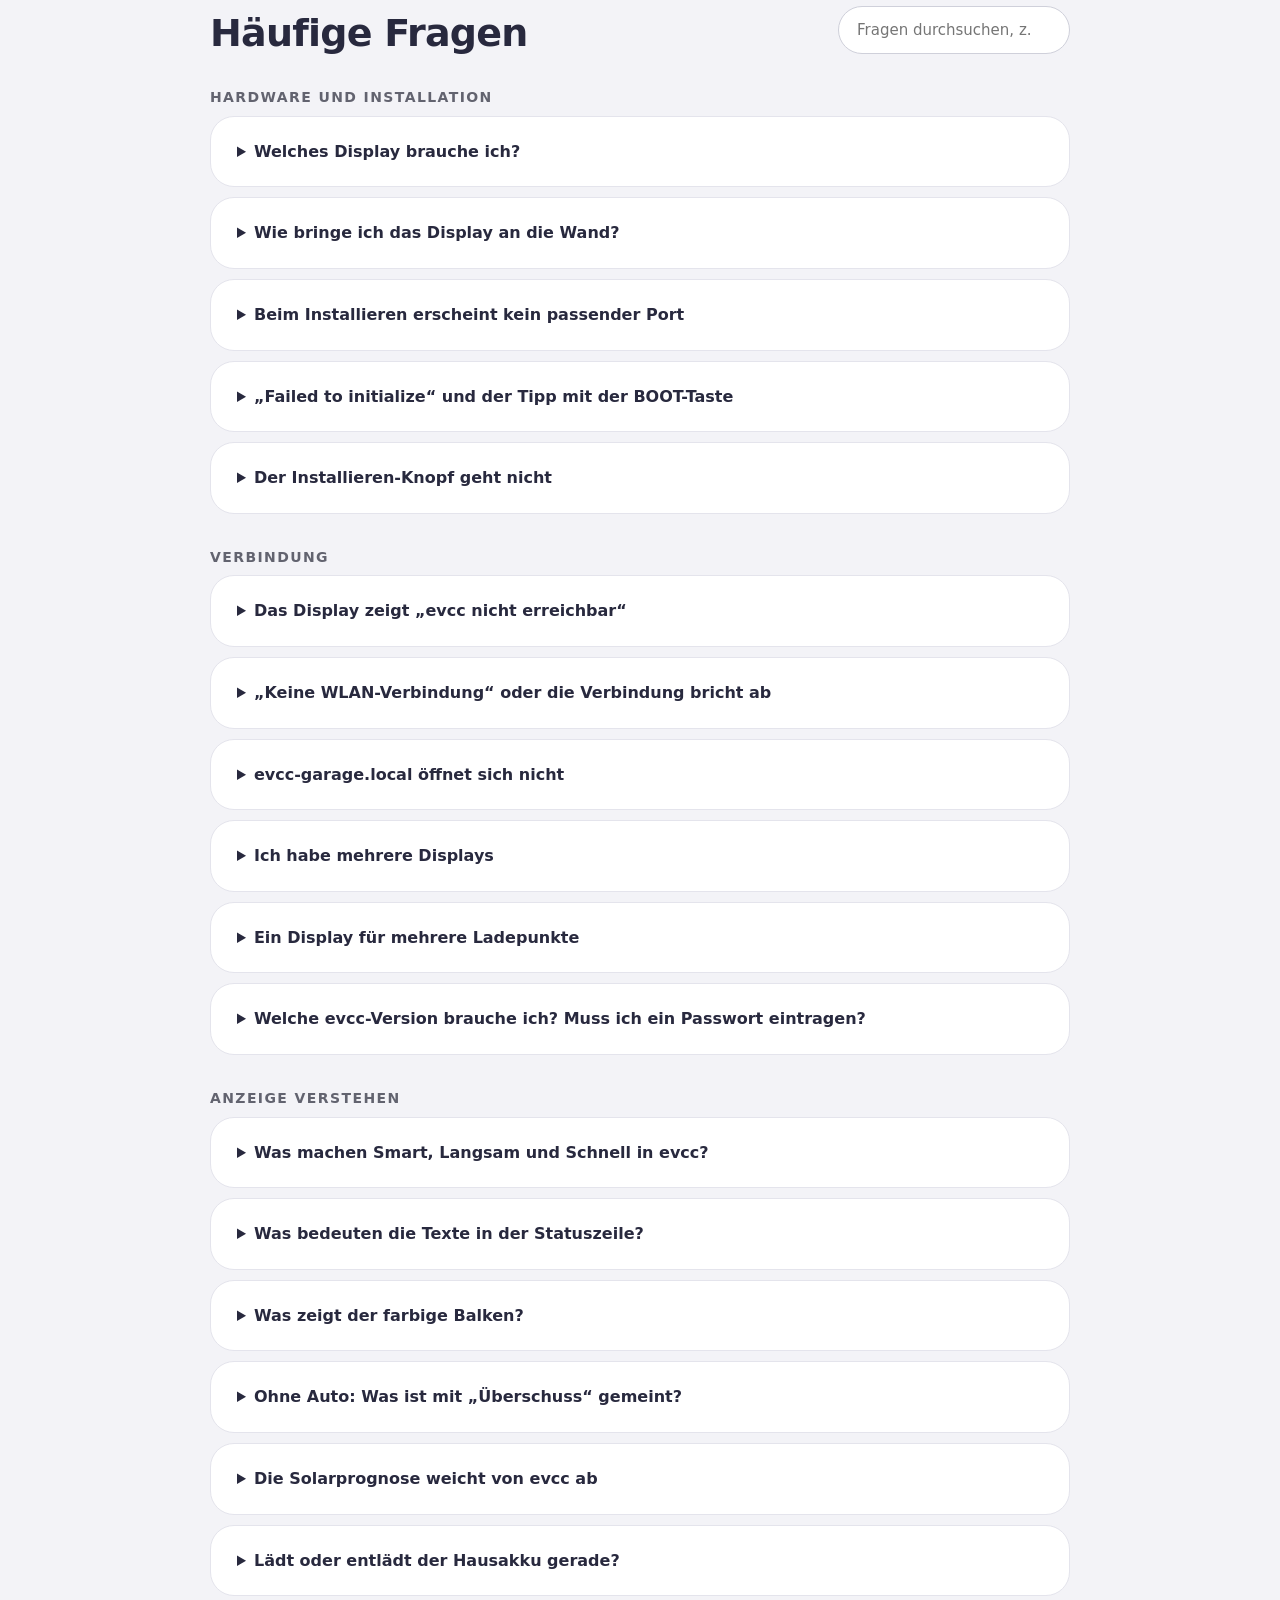
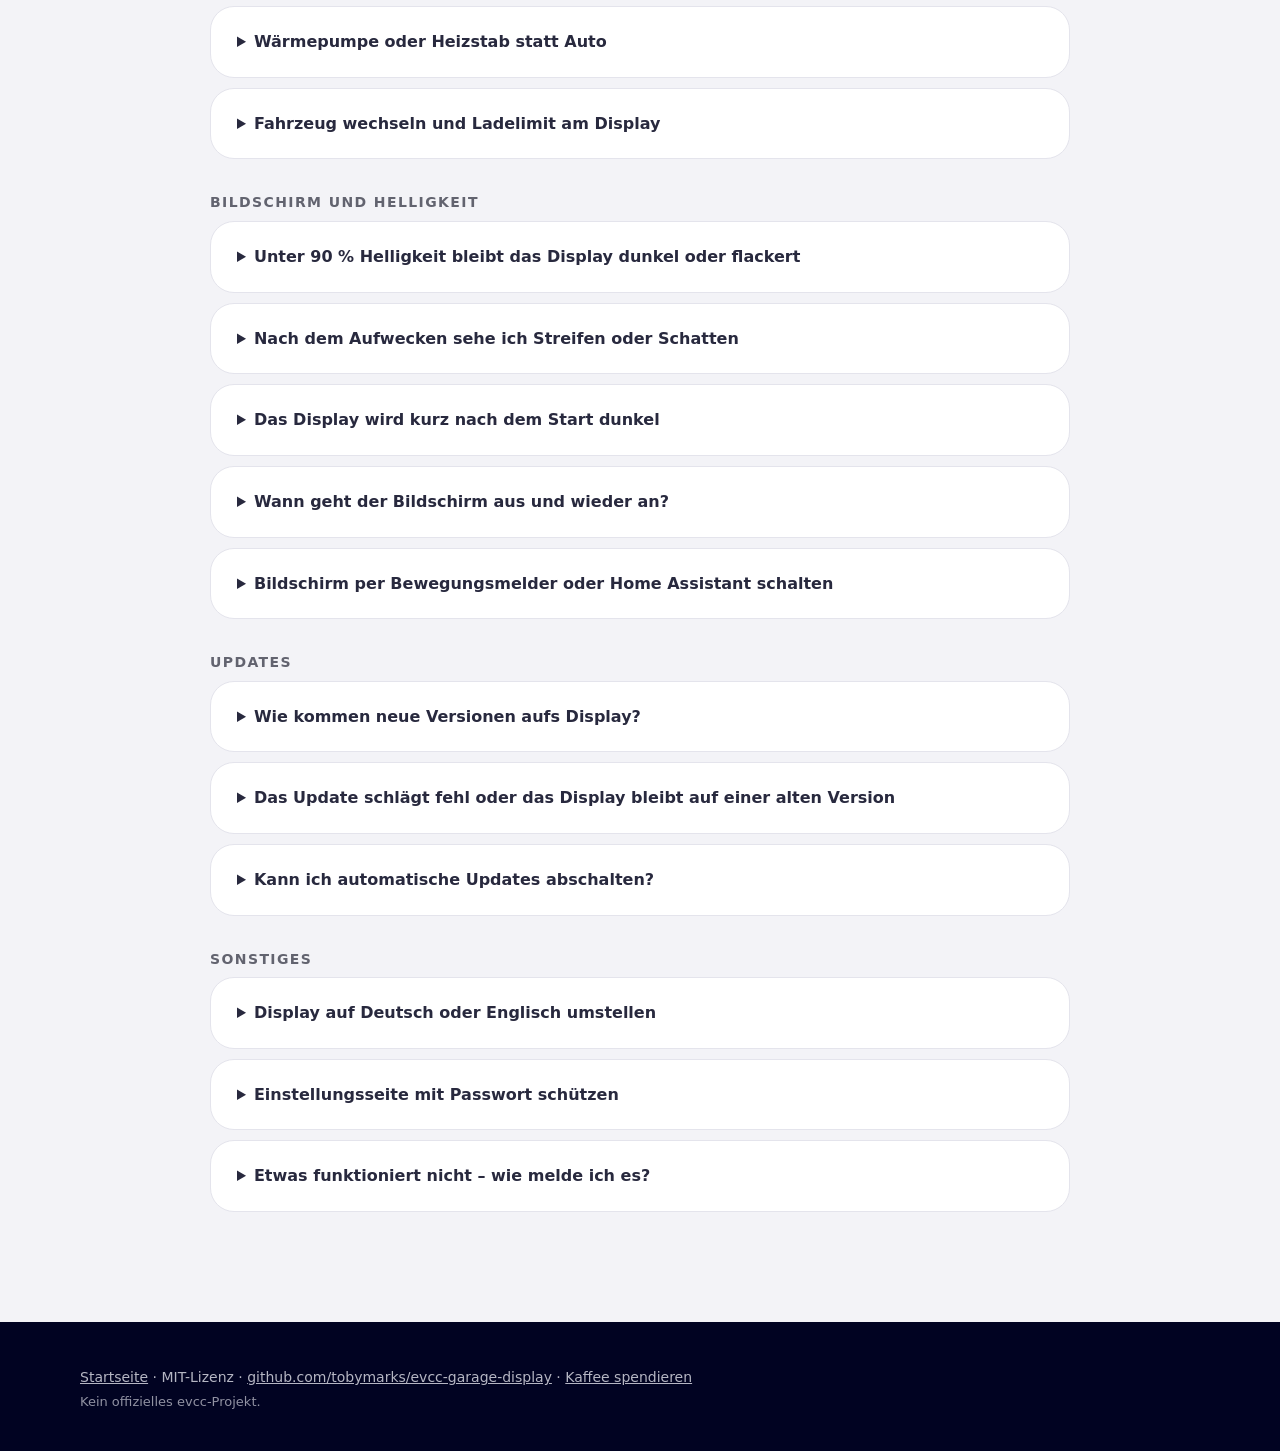
==== commit 7f14d78b: "docs: Firefox mit Web Serial beim Installer nennen" ====
--- a/site/hilfe.html
+++ b/site/hilfe.html
@@ -49,7 +49,7 @@
 
         <article class="guide" id="einrichten">
           <h3>Erstinstallation</h3>
-          <p class="guide-sub">Etwa zehn Minuten. Du brauchst einen Computer mit Chrome oder Edge und ein Handy.</p>
+          <p class="guide-sub">Etwa zehn Minuten. Du brauchst einen Computer mit Chrome, Edge oder Firefox ab Version 151 und ein Handy.</p>
           <ol>
             <li>
               Das Display mit einem <b>Datenkabel</b> an den Computer stecken, am zuverlässigsten von USB-A auf USB-C.
@@ -220,8 +220,9 @@
           <details class="more" id="browser">
             <summary>Der Installieren-Knopf geht nicht</summary>
             <p>
-              Der Installer braucht Zugriff auf USB, den haben nur <b>Chrome und Edge am Computer</b>. Safari, Firefox
-              und Browser auf Handy oder Tablet können das nicht.
+              Der Installer braucht <b>Web Serial</b>, um das Display per USB zu erreichen. Nutze am Computer Chrome,
+              Edge oder Firefox ab Version 151. Wenn der Knopf trotzdem nicht verfügbar ist, versuche es mit einem
+              anderen der genannten Browser.
             </p>
           </details>
         </div>
--- a/site/styles.css
+++ b/site/styles.css
@@ -218,6 +218,15 @@
 
 .btn.ghost:hover {
   background: var(--navy-box);
+}
+
+.cta .btn {
+  padding-inline: 20px;
+  text-align: center;
+}
+
+.cta .btn.ghost {
+  border-color: var(--muted-dark);
 }
 
 .btn.big {
@@ -660,15 +669,13 @@
 .buy {
   display: inline-block;
   margin-top: 10px;
-  font-size: 14px;
   font-weight: 600;
   color: var(--green-text);
-  text-decoration: none;
+  text-underline-offset: 3px;
 }
 
 .buy:hover {
-  text-decoration: underline;
-  text-underline-offset: 3px;
+  text-decoration-thickness: 2px;
 }
 
 .steps b {
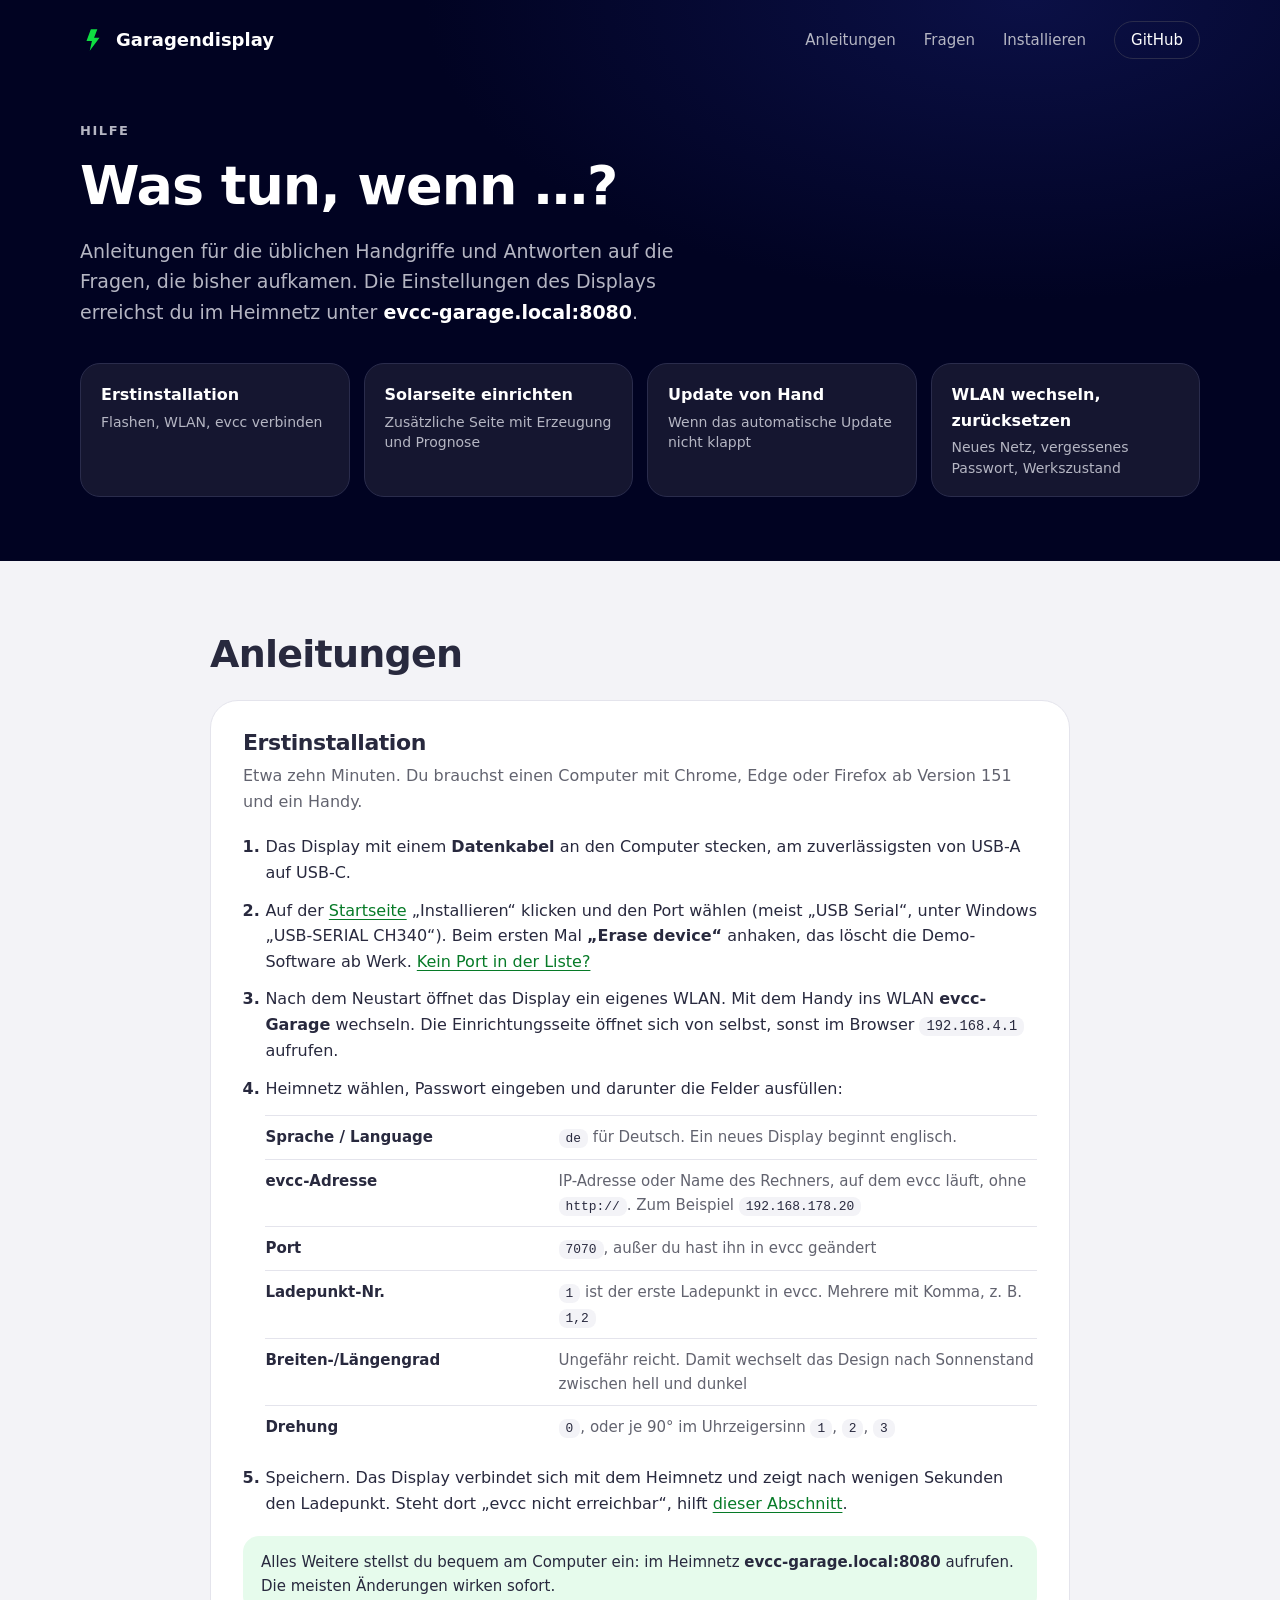
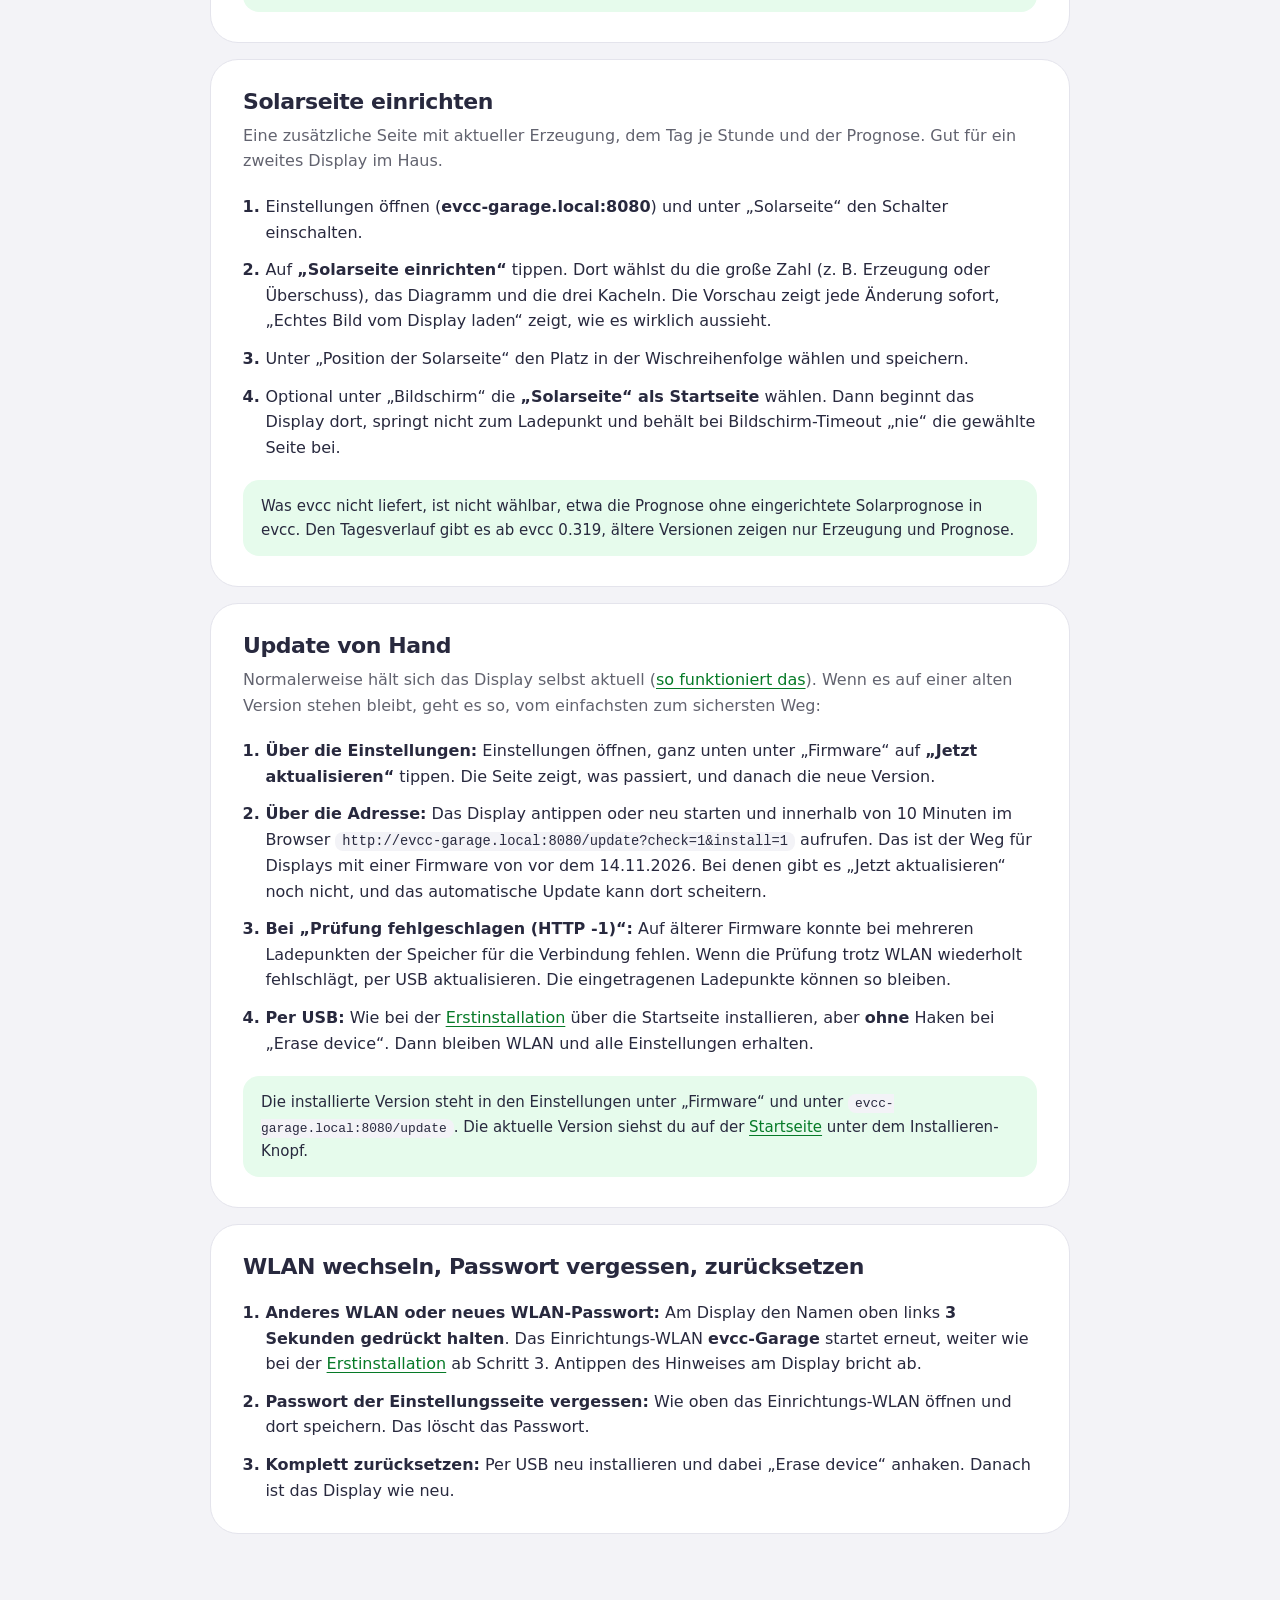
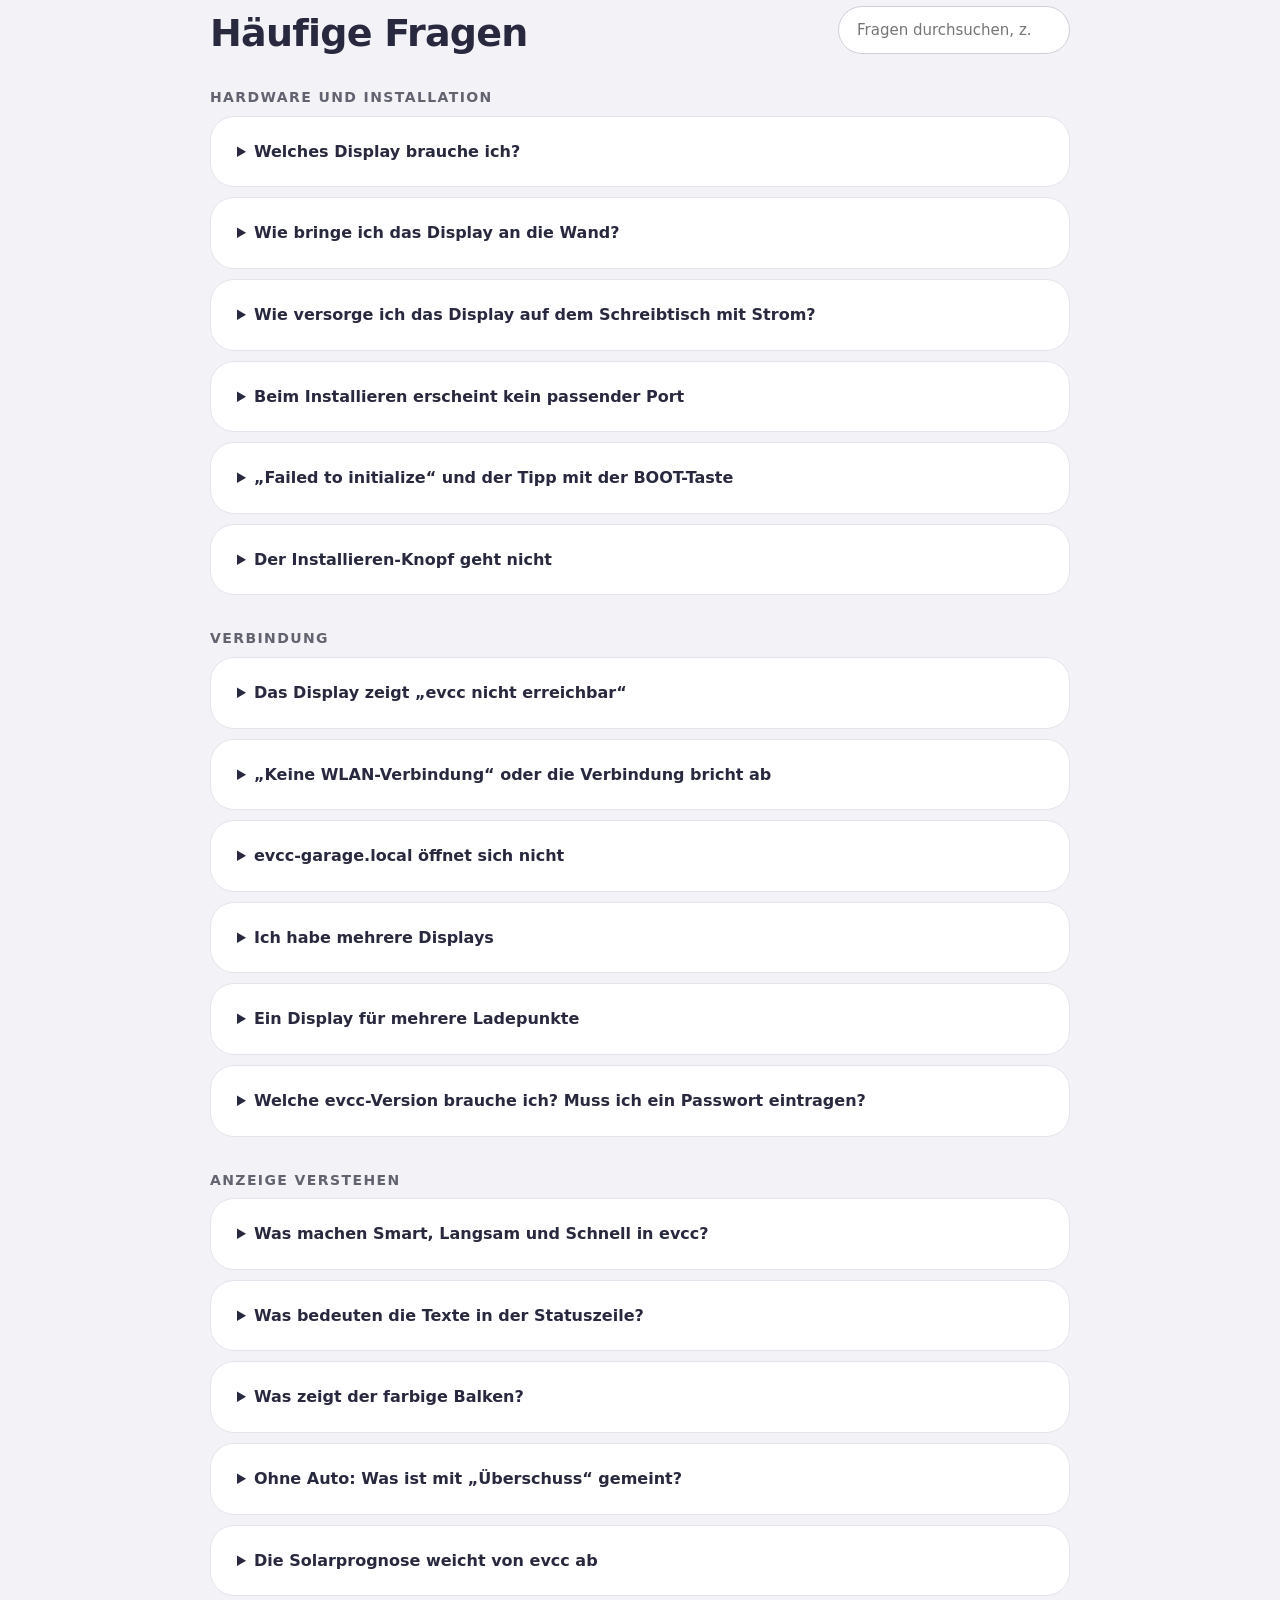
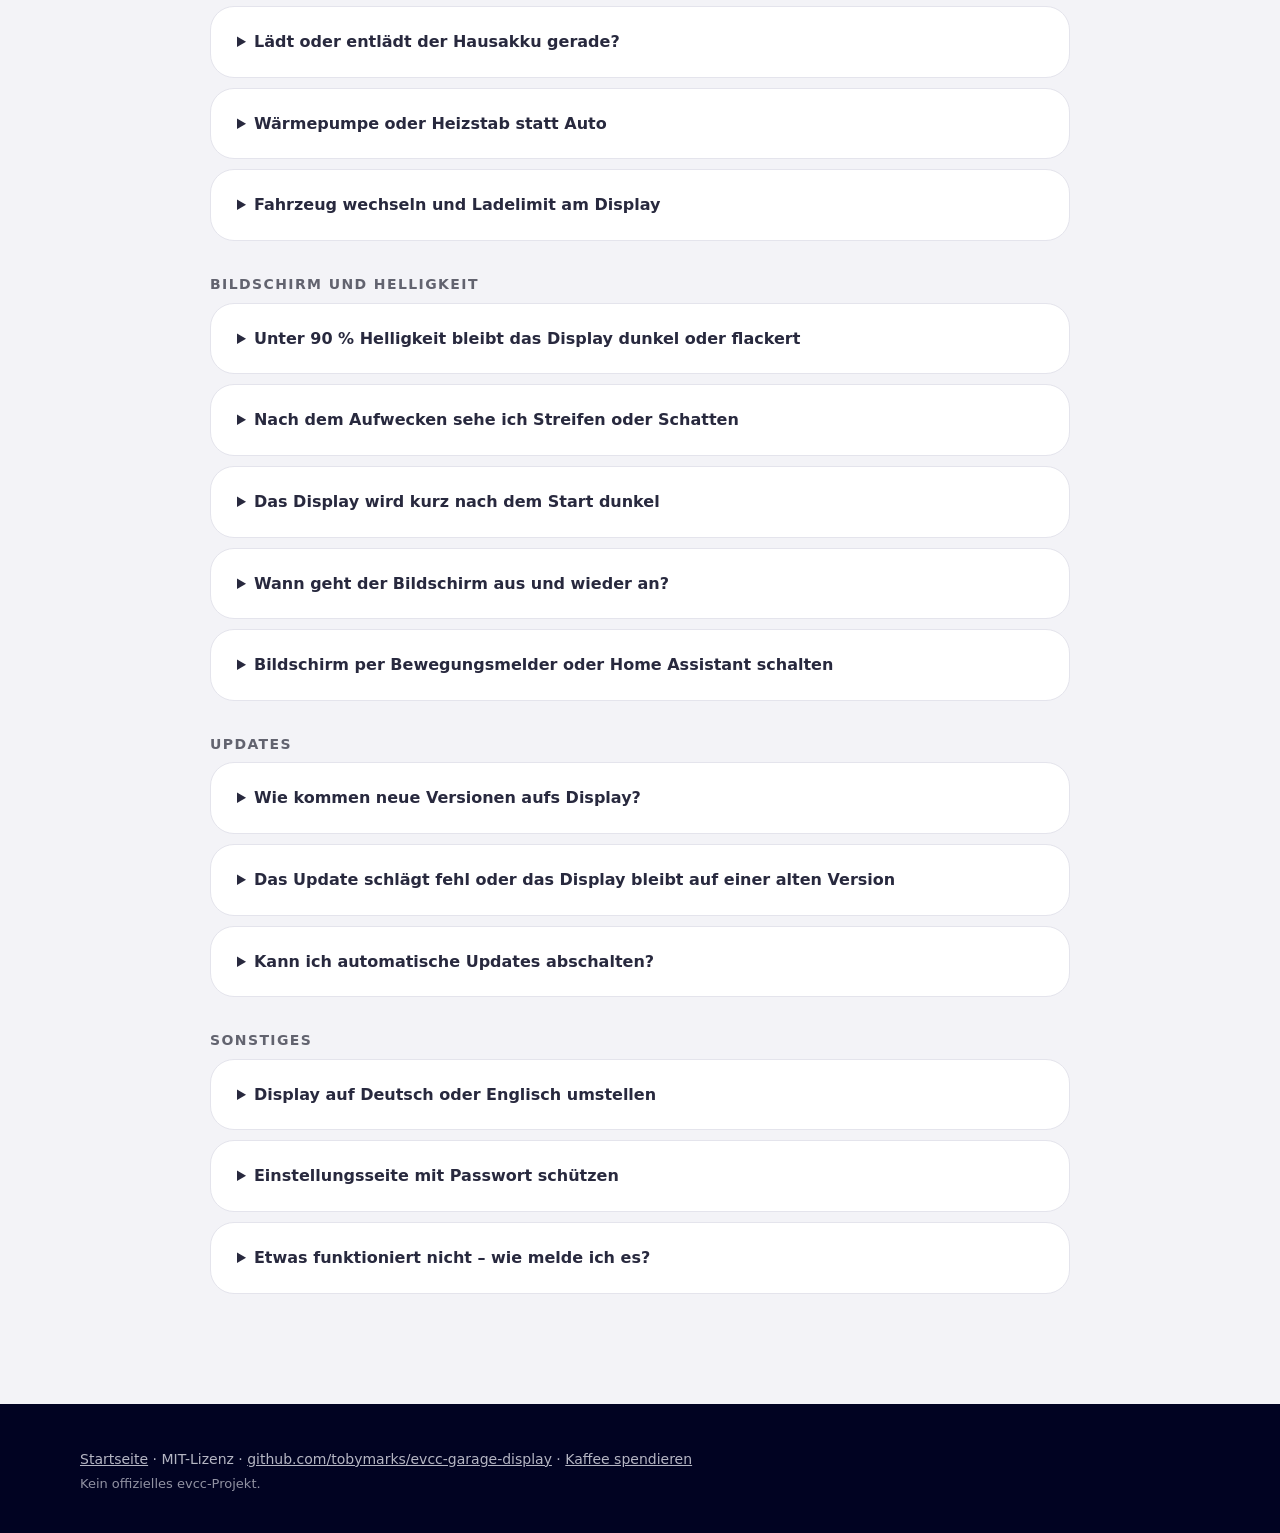
==== commit 3fa6c91c: "docs: Stromversorgung und Tischaufstellung erklären" ====
--- a/site/hilfe.html
+++ b/site/hilfe.html
@@ -194,11 +194,18 @@
             <summary>Wie bringe ich das Display an die Wand?</summary>
             <p>
               Mit 86 × 86 mm passt das Display auf eine Unterputzdose, das USB-Kabel läuft dann durch die Dose. Ohne
-              Dose braucht es ein Gehäuse oder einen Halter. Fertig zu kaufen wurde in der
-              <a href="https://github.com/evcc-io/evcc/discussions/34881">evcc-Diskussion</a> bisher nichts genannt,
-              Druckvorlagen gibt es auf
+              Dose braucht es ein Gehäuse oder einen Halter. Druckvorlagen gibt es auf
               <a href="https://makerworld.com/de/search/models?keyword=ESP32-4848S040" rel="noopener">MakerWorld</a>.
               Ohne eigenen 3D-Drucker drucken Online-Druckdienste solche Teile auch einzeln.
+            </p>
+          </details>
+          <details class="more" id="tischaufstellung">
+            <summary>Wie versorge ich das Display auf dem Schreibtisch mit Strom?</summary>
+            <p>
+              Wie bei der Wandmontage kommt der Strom über USB-C. Ein USB-Netzteil an der Steckdose reicht;
+              ein Computer muss nicht laufen. In der evcc-Diskussion zeigen Nutzer Beispiele für
+              <a href="https://github.com/evcc-io/evcc/discussions/34881#discussioncomment-19927227">Tischaufstellung</a> und
+              <a href="https://github.com/evcc-io/evcc/discussions/34881#discussioncomment-19927717">verdeckte Kabelführung</a>.
             </p>
           </details>
           <details class="more" id="kein-port">
@@ -312,9 +319,9 @@
               <tr><th>Schnell</th><td><code>now</code>: volle Leistung, egal woher der Strom kommt</td></tr>
             </table>
             <p>
-              „Aus“ gibt es am Display bewusst nicht: Wer einsteckt, will laden. Steht der Ladepunkt in evcc auf Aus,
-              zeigt das Display „Ladepunkt ist aus – Modus wählen“. Ein neuer Modus ist erst voll zu sehen, wenn evcc
-              ihn bestätigt hat, bis dahin ist die Taste halb durchsichtig.
+              Zum Stoppen am gewünschten Ladepunkt die separate Taste „Laden stoppen“ unter den Modustasten
+              3 Sekunden halten. Erst wenn evcc „Aus“ meldet, zeigt das Display „Ladepunkt ist aus – Modus wählen“.
+              Mit Smart, Langsam oder Schnell gibst du das Laden wieder frei. Ladepläne richtest du weiterhin in evcc ein.
             </p>
           </details>
           <details class="more" id="statustexte">
